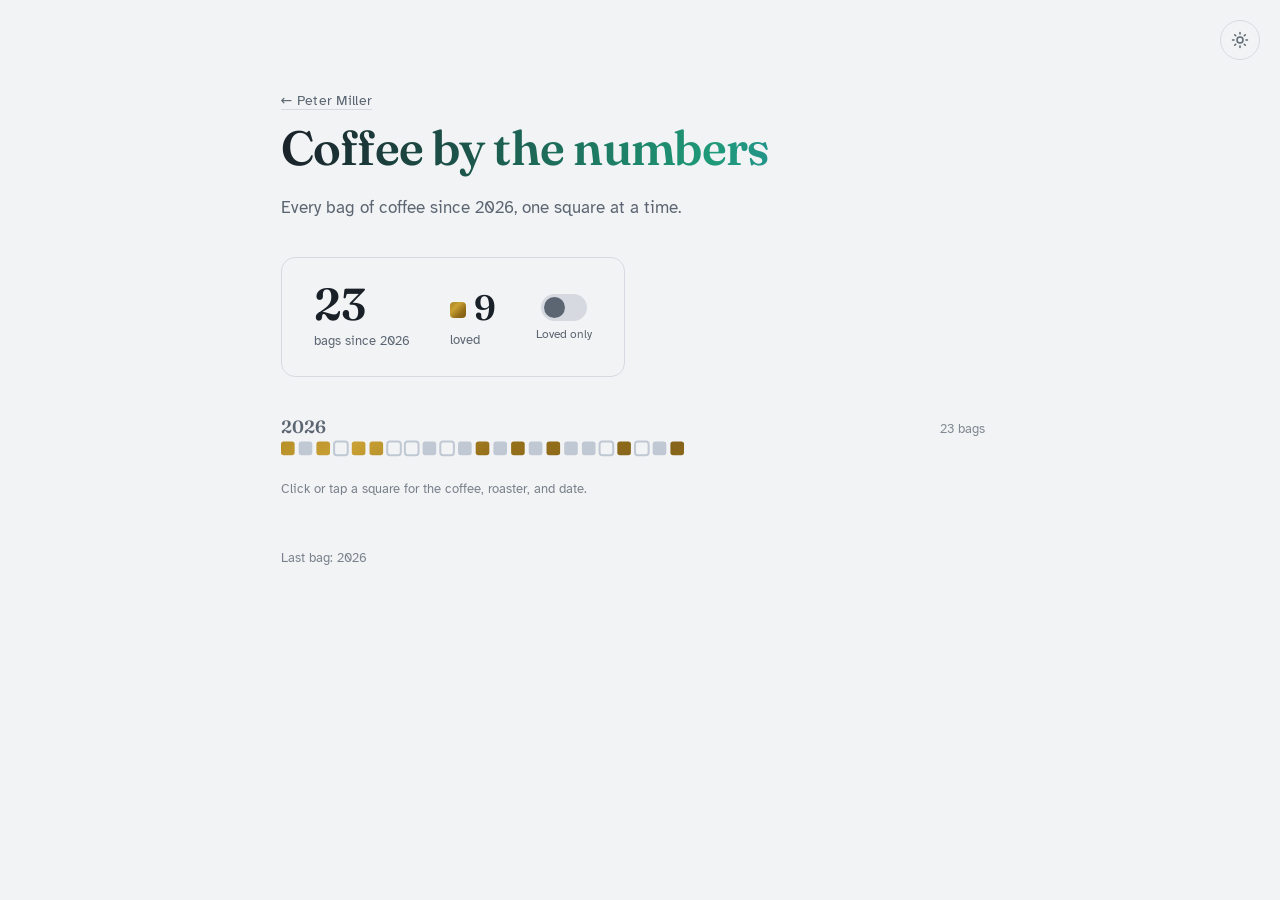
==== coffee/index.html @ a1193219 "Coffee: rebuild as a /reading-style mosaic and add the first 23 bags Squares instead of bags: loved " ====
<!doctype html>
<html lang="en">
  <head>
    <meta charset="utf-8" />
    <meta name="viewport" content="width=device-width, initial-scale=1" />
    <title>Coffee — Peter Miller</title>
    <meta
      name="description"
      content="Every bag of coffee since 2026, one square at a time."
    />
    <meta property="og:type" content="website" />
    <meta property="og:site_name" content="Peter Miller" />
    <meta property="og:title" content="Coffee — Peter Miller" />
    <meta
      property="og:description"
      content="Every bag of coffee since 2026, one square at a time."
    />
    <meta property="og:url" content="https://www.peterhmiller.com/coffee/" />
    <meta property="og:image" content="https://www.peterhmiller.com/og.png" />
    <meta property="og:image:width" content="1200" />
    <meta property="og:image:height" content="630" />
    <meta
      property="og:image:alt"
      content="Peter Miller, software engineer in Washington, DC."
    />
    <meta name="twitter:card" content="summary_large_image" />
    <link rel="icon" href="/favicon.svg" type="image/svg+xml" />
    <link rel="icon" href="/favicon.ico" sizes="32x32" />
    <link rel="apple-touch-icon" href="/apple-touch-icon.png" />
    <link rel="preconnect" href="https://fonts.googleapis.com" />
    <link rel="preconnect" href="https://fonts.gstatic.com" crossorigin />
    <link
      href="https://fonts.googleapis.com/css2?family=Fraunces:opsz,wght@9..144,500;9..144,600&family=Atkinson+Hyperlegible:wght@400;700&display=swap"
      rel="stylesheet"
    />
    <style>
      :root {
        --ink: #0f1218;
        --paper: #e9ebee;
        --muted: #8f98a3;
        --hairline: #232a34;
        --jade: #4cc8a3;
        --sky: #5aa8e8;
        --indigo: #7b83ea;
        --violet: #a982e3;
        --sheen-edge: var(--paper);

        /* the same palette as /reading: one flat slate for an ok bag, the metal
           ramp for a loved one, and a hollow slate outline for a nope.
           The ramp is bright at its peak -- on the dark ink those highlights
           read as light catching a surface. Its floor stays high on purpose:
           the variation is decorative, so no square should look dim enough to
           suggest it is somehow *less* of a five-star than its neighbour. */
        --book: #3f4d60;
        --metal-1: #a8822f;
        --metal-2: #dcb468;
        --metal-3: #f6e4b2;
        --metal-4: #cfa147;
        --metal-5: #b28f3c;
        --metal-flat: #d4a24c;
      }

      [data-theme='light'] {
        --ink: #f2f3f5;
        --paper: #1a2028;
        --muted: #5c6672;
        --hairline: #d6dae0;
        --jade: #1f9a78;
        --sky: #2f7fc4;
        --indigo: #5560cf;
        --violet: #7e58c4;
        --sheen-edge: #1a2028;

        /* Light mode inverts the problem. A metal's bright specular highlight
           is invisible on paper, so here the ramp lives in a narrow mid-dark
           band and gets its metallic quality from saturation shifts instead.
           The neutral is lightened so five stars separate by value as well as
           hue -- hue alone would fail for colourblind readers. */
        --book: #c0c9d3;
        --metal-1: #7a5a12;
        --metal-2: #a8801f;
        --metal-3: #c9a134;
        --metal-4: #96701a;
        --metal-5: #86641a;
        --metal-flat: #96701a;
      }

      * {
        box-sizing: border-box;
        margin: 0;
        padding: 0;
      }

      html {
        height: 100%;
        /* reserve the scrollbar gutter on every page: the landing page does not
           scroll and this one does, so without this the centred content and the
           fixed toggle shift sideways by the scrollbar width on navigation */
        scrollbar-gutter: stable;
      }

      body {
        min-height: 100%;
        display: grid;
        justify-items: center;
        align-content: start;
        background: var(--ink);
        color: var(--paper);
        font-family: 'Atkinson Hyperlegible', system-ui, sans-serif;
        font-size: 1.0625rem;
        line-height: 1.6;
        padding: clamp(3rem, 10vh, 6rem) 1.5rem 4rem;
        transition:
          background 240ms ease,
          color 240ms ease;
      }

      main {
        width: 100%;
        max-width: 44rem;
      }

      /* --- Cross-document view transitions ---
         Same-origin navigations cross-fade instead of hard-cutting. Requires
         http(s) (not file://) and is Chrome/Safari-only today; unsupported
         browsers just navigate instantly, so this is purely additive. */
      @view-transition {
        navigation: auto;
      }

      @media (prefers-reduced-motion: reduce) {
        @view-transition {
          navigation: none;
        }
      }

      .eyebrow {
        color: var(--muted);
        font-size: 0.875rem;
        letter-spacing: 0.02em;
      }

      .eyebrow a {
        color: var(--muted);
        text-decoration: none;
        border-bottom: 1px solid var(--hairline);
      }

      .eyebrow a:hover,
      .eyebrow a:focus-visible {
        color: var(--paper);
      }

      h1 {
        font-family: 'Fraunces', serif;
        font-weight: 600;
        font-size: clamp(2.2rem, 7vw, 3rem);
        letter-spacing: -0.015em;
        line-height: 1.2;
        padding-bottom: 0.12em; /* room for descenders under background-clip: text */
        margin-top: 0.4rem;
        background: linear-gradient(
          100deg,
          var(--sheen-edge) 0%,
          var(--jade) 28%,
          var(--sky) 44%,
          var(--indigo) 60%,
          var(--violet) 76%,
          var(--sheen-edge) 100%
        );
        background-size: 220% 100%;
        background-position: 0% 0;
        -webkit-background-clip: text;
        background-clip: text;
        color: transparent;
        animation: sheen 14s ease-in-out infinite alternate;
      }

      @keyframes sheen {
        from { background-position: 0% 0; }
        to { background-position: 100% 0; }
      }

      @media (prefers-reduced-motion: reduce) {
        h1 { animation: none; background-position: 50% 0; }
      }

      .lede {
        margin-top: 0.75rem;
        color: var(--muted);
        max-width: 42rem;
      }

      /* --- summary card --- */
      .summary-card {
        margin-top: 2.25rem;
        border: 1px solid var(--hairline);
        border-radius: 14px;
        padding: 1.5rem 2rem;
        width: fit-content;
        max-width: 100%;
      }
      .summary-primary {
        display: flex;
        flex-wrap: wrap;
        gap: 2.5rem;
        align-items: baseline;
      }
      .stat .num {
        font-family: 'Fraunces', serif;
        font-weight: 600;
        font-size: 2.2rem;
        line-height: 1;
      }
      .stat .lbl {
        color: var(--muted);
        font-size: 0.8rem;
        margin-top: 0.25rem;
      }
      .summary-primary .stat:first-child .num {
        font-size: 2.8rem;
      }
      .num .dot {
        display: inline-block;
        width: 16px;
        height: 16px;
        border-radius: 4px;
        margin-right: 0.5rem;
        vertical-align: 0.06em;
        background: linear-gradient(
          135deg,
          var(--metal-2),
          var(--metal-3),
          var(--metal-4),
          var(--metal-1)
        );
      }

      /* --- the mosaic --- */
      .hero {
        margin-top: 2.25rem;
      }
      svg.mosaic {
        display: block;
        width: 100%;
        height: auto;
        overflow: visible;
      }
      svg.narrow { display: none; }

      .mosaic .yr {
        font-family: 'Fraunces', serif;
        font-weight: 600;
        font-size: 13px;
        fill: var(--muted);
      }
      .mosaic .yn {
        font-family: 'Atkinson Hyperlegible', sans-serif;
        font-size: 9.5px;
        fill: var(--muted);
        opacity: 0.75;
      }

      .mosaic .b {
        fill: var(--book);
        cursor: pointer;
      }
      .mosaic .loved {
        fill: url(#metal);
      }
      /* a nope is a hollow outline: set apart from ok by shape, not hue, so it
         survives 10px and colourblind eyes, and it stays quiet. The fill is
         transparent rather than none so the whole square is still clickable,
         and the 1px inset stroke keeps it the same size as its neighbours. */
      .mosaic .nope {
        fill: transparent;
        stroke: var(--book);
        stroke-width: 1.5;
      }

      /* Hover previews the target, .sel marks the square whose bag is showing.
         --paper inverts with the theme, so the outline reads against both the
         slate and the gold. The stroke is centred on the edge, so half of it
         sits in the 3px gutter and never touches a neighbour. */
      .mosaic .b:hover,
      .mosaic .b.sel {
        stroke: var(--paper);
        stroke-width: 1.5;
      }

      /* Under reduced motion, skip the drifting gradient entirely and use one
         flat metal tone -- SMIL animation cannot be paused from CSS. */
      @media (prefers-reduced-motion: reduce) {
        .mosaic .loved { fill: var(--metal-flat); }
      }

      footer {
        margin-top: 3rem;
        color: var(--muted);
        font-size: 0.8rem;
        opacity: 0.8;
      }

      .hint {
        margin-top: 1.1rem;
        color: var(--muted);
        font-size: 0.8rem;
        opacity: 0.8;
      }

      /* --- readout: a bar pinned to the bottom, at every width. Selecting a
             square is the one way to read a bag off the mosaic, so the same
             treatment runs on desktop and touch alike. --- */
      .readout {
        display: none;
        position: fixed;
        left: 0;
        right: 0;
        bottom: 0;
        z-index: 10;
        background: var(--ink);
        border-top: 1px solid var(--hairline);
        color: var(--paper);
        font-size: 0.85rem;
        line-height: 1.45;
        padding: 0.85rem 1.25rem;
        padding-bottom: calc(0.85rem + env(safe-area-inset-bottom));
      }
      .readout.show {
        display: flex;
        justify-content: center;
      }
      /* keep the text lined up with the page's own column instead of the
         far-left edge of a wide bar */
      .readout > span {
        width: 100%;
        max-width: 44rem;
      }
      /* nothing is hidden behind the fixed bar */
      body:has(.readout.show) { padding-bottom: 7rem; }
      /* the readout describes a square in the mosaic, so it goes away with it */
      body:has(#loved:target) .readout { display: none; }

      /* --- view switch: an iOS-style toggle --- */
      .switchwrap {
        position: relative;
        display: inline-grid;
        justify-items: center;
        gap: 0.4rem;
        margin-left: auto; /* pushes it to the far edge of the card */
        align-self: center;
      }
      .switchtrack {
        width: 46px;
        height: 27px;
        border-radius: 999px;
        background: var(--hairline);
        position: relative;
        transition: background 220ms ease;
      }
      .knob {
        position: absolute;
        top: 3px;
        left: 3px;
        width: 21px;
        height: 21px;
        border-radius: 50%;
        background: var(--muted);
        transition:
          transform 220ms cubic-bezier(0.4, 0, 0.2, 1),
          background 220ms ease;
      }
      .switchlbl {
        font-size: 0.75rem;
        line-height: 1;
        color: var(--muted);
        white-space: nowrap;
        transition: color 200ms ease;
      }

      /* the whole wrap is clickable, label included; only one anchor shows */
      .hit {
        position: absolute;
        inset: -4px;
        border-radius: 10px;
      }
      .to-mosaic { display: none; }
      .hit:focus-visible {
        outline: 2px solid var(--indigo);
        outline-offset: 2px;
      }

      /* "on" state. The knob takes --ink, which is the page background and so
         is always the opposite of the gold it sits on, in either theme. */
      body:has(#loved:target) .switchtrack {
        background: var(--metal-flat);
      }
      body:has(#loved:target) .knob {
        transform: translateX(19px);
        background: var(--ink);
      }
      body:has(#loved:target) .switchlbl { color: var(--paper); }
      body:has(#loved:target) .to-list { display: none; }
      body:has(#loved:target) .to-mosaic { display: block; }

      @media (prefers-reduced-motion: reduce) {
        .knob,
        .switchtrack,
        .switchlbl { transition: none; }
      }

      /* --- five-star list view --- */
      .list-view {
        display: none;
        margin-top: 2.25rem;
        /* Jumping to #loved would scroll the list to the top of the
           viewport, taking the switch with it and leaving no way back. An
           oversized scroll margin puts the target above the document start, so
           the browser clamps to the top and nothing moves -- while the URL stays
           shareable. */
        scroll-margin-top: 100vh;
      }
      body:has(#loved:target) .hero { display: none; }
      body:has(#loved:target) .list-view { display: block; }
      .ygroup + .ygroup { margin-top: 2rem; }
      .ygroup h2 {
        font-family: 'Fraunces', serif;
        font-weight: 600;
        font-size: 1.15rem;
        color: var(--muted);
        display: flex;
        align-items: baseline;
        gap: 0.6rem;
        padding-bottom: 0.5rem;
        border-bottom: 1px solid var(--hairline);
      }
      .ygroup h2 .yn {
        font-family: 'Atkinson Hyperlegible', sans-serif;
        font-size: 0.75rem;
        font-weight: 400;
        margin-left: auto;
        opacity: 0.75;
      }
      .ygroup ul {
        list-style: none;
        margin-top: 0.85rem;
        display: grid;
        gap: 0.9rem;
      }
      .ygroup li {
        display: grid;
        grid-template-columns: 11px 1fr auto;
        gap: 0.7rem;
        align-items: baseline;
        font-size: 0.95rem;
        line-height: 1.4;
      }
      /* title on its own line, author beneath it */
      .ygroup .t,
      .ygroup .a { display: block; }
      .ygroup .bullet {
        width: 11px;
        height: 11px;
        border-radius: 3px;
        /* the SVG gradient cannot be reused in HTML, so this is the same ramp
           expressed as a CSS gradient -- matching the legend and card dot */
        background: linear-gradient(
          135deg,
          var(--metal-2),
          var(--metal-3),
          var(--metal-4),
          var(--metal-1)
        );
        transform: translateY(0.1em);
      }
      .ygroup .a {
        color: var(--muted);
        font-size: 0.85rem;
        margin-top: 0.15rem;
      }
      .ygroup .n { font-style: italic; }
      .readout .notes {
        display: block;
        color: var(--muted);
      }
      .ygroup .m {
        color: var(--muted);
        font-size: 0.75rem;
        white-space: nowrap;
        opacity: 0.7;
      }

      /* --- narrow screens: fewer books per row so squares stay legible --- */
      @media (max-width: 600px) {
        .summary-card { width: 100%; }
        .summary-primary {
          justify-content: center;
          text-align: center;
          gap: 1.25rem 2.5rem;
        }
        /* the total gets its own row, the other stat shares the next one --
           without this they wrap lopsided */
        .summary-primary .stat:first-child { flex-basis: 100%; }
        /* the switch drops to its own centred row rather than hugging an edge */
        .switchwrap {
          margin-left: 0;
          justify-self: center;
        }
        svg.wide { display: none; }
        svg.narrow { display: block; }
      }

      /* --- theme toggle (same as index) --- */
      #theme-toggle {
        position: fixed;
        top: 1.25rem;
        right: 1.25rem;
        width: 2.5rem;
        height: 2.5rem;
        view-transition-name: theme-toggle; /* stays put across navigations */
        display: grid;
        place-items: center;
        background: transparent;
        border: 1px solid var(--hairline);
        border-radius: 50%;
        color: var(--muted);
        cursor: pointer;
        transition:
          color 160ms ease,
          border-color 160ms ease;
      }
      #theme-toggle:hover,
      #theme-toggle:focus-visible {
        color: var(--paper);
        border-color: var(--muted);
      }
      #theme-toggle:focus-visible {
        outline: 2px solid var(--indigo);
        outline-offset: 3px;
      }
      #theme-toggle svg { width: 1.125rem; height: 1.125rem; }
      #theme-toggle .sun { display: none; }
      #theme-toggle .moon { display: block; }
      [data-theme='light'] #theme-toggle .sun { display: block; }
      [data-theme='light'] #theme-toggle .moon { display: none; }
    </style>
    <script>
      /* Runs before first paint so the stored theme is already applied when
         the page renders -- otherwise light-mode visitors see a flash of the
         default dark palette on every navigation. */
      ;(function () {
        var theme = null
        try {
          theme = localStorage.getItem('theme')
        } catch (e) {
          /* no persistence available */
        }
        if (!theme) {
          theme = window.matchMedia('(prefers-color-scheme: light)').matches
            ? 'light'
            : 'dark'
        }
        if (theme === 'light') {
          document.documentElement.setAttribute('data-theme', 'light')
        }
      })()
    </script>
  </head>
  <body>
    <button id="theme-toggle" type="button" aria-label="Switch to light mode">
      <svg class="sun" viewBox="0 0 24 24" fill="none" stroke="currentColor" stroke-width="2" stroke-linecap="round" aria-hidden="true">
        <circle cx="12" cy="12" r="4" />
        <path d="M12 2v2M12 20v2M4.9 4.9l1.4 1.4M17.7 17.7l1.4 1.4M2 12h2M20 12h2M4.9 19.1l1.4-1.4M17.7 6.3l1.4-1.4" />
      </svg>
      <svg class="moon" viewBox="0 0 24 24" fill="none" stroke="currentColor" stroke-width="2" stroke-linecap="round" stroke-linejoin="round" aria-hidden="true">
        <path d="M21 12.8A9 9 0 1 1 11.2 3a7 7 0 0 0 9.8 9.8z" />
      </svg>
    </button>

    <!-- One shared metal ramp, referenced by both layouts. userSpaceOnUse means
         each square samples the ramp at its own coordinates, so squares in
         different years catch different highlights; reflect tiles it down the
         page; the drift makes it read as metal rather than flat yellow. -->
    <svg width="0" height="0" aria-hidden="true" style="position:absolute">
      <defs>
        <linearGradient id="metal" gradientUnits="userSpaceOnUse"
          spreadMethod="reflect" x1="0" y1="0" x2="230" y2="290">
          <stop offset="0%" stop-color="var(--metal-1)" />
          <stop offset="22%" stop-color="var(--metal-2)" />
          <stop offset="40%" stop-color="var(--metal-3)" />
          <stop offset="58%" stop-color="var(--metal-4)" />
          <stop offset="80%" stop-color="var(--metal-5)" />
          <stop offset="100%" stop-color="var(--metal-2)" />
          <animateTransform attributeName="gradientTransform" type="translate"
            values="-230 0;230 0;-230 0" dur="20s" repeatCount="indefinite" />
        </linearGradient>
      </defs>
    </svg>

    <main>
      <p class="eyebrow"><a href="/">&larr; Peter Miller</a></p>
      <h1>Coffee by the numbers</h1>
      <p class="lede">
        Every bag of coffee since 2026, one square at a time.
      </p>

      <div class="summary-card">
        <div class="summary-primary">
          <div class="stat"><div class="num">23</div><div class="lbl">bags since 2026</div></div>
          <div class="stat"><div class="num"><span class="dot"></span>9</div><div class="lbl">loved</div></div>

          <!-- CSS-only view switch, driven by the URL fragment so the loved
               view is linkable as /coffee/#loved. The track and knob are
               a single element that animates via `body:has(#loved:target)`;
               the two anchors are invisible hit areas layered over it, one of
               which is hidden at any time. (A checkbox would animate the same
               way but could not be linked to, and would disagree with the hash
               if someone arrived on one.) -->
          <div class="switchwrap">
            <span class="switchtrack" aria-hidden="true"
              ><span class="knob"></span
            ></span>
            <span class="switchlbl">Loved only</span>
            <a class="hit to-list" href="#loved"
              aria-label="Show only loved bags"></a>
            <a class="hit to-mosaic" href="#"
              aria-label="Show all bags"></a>
          </div>
        </div>
      </div>

      <section class="hero" aria-label="Coffee mosaic">
        <svg class="mosaic wide" viewBox="0 0 517 36" role="img" preserveAspectRatio="xMinYMin meet" aria-label="One square per bag of coffee, grouped by year from 2026 at the top down to 2026. Loved bags are picked out in metallic gold; bags that missed are hollow outlines. Select any square for the coffee, roaster, and date."><text class="yr" x="0" y="15">2026</text><text class="yn" x="517" y="15" text-anchor="end">23 bags</text><rect class="b loved" x="0" y="21" width="10" height="10" rx="2" data-b="Decaf El Vergel Pink Bourbon — Equator Coffees · 2026 · loved · decaf"/><rect class="b" x="13" y="21" width="10" height="10" rx="2" data-b="Ole — Immigrant Culture · 2026"/><rect class="b loved" x="26" y="21" width="10" height="10" rx="2" data-b="Spring Blend — Ceremony · 2026 · loved"/><rect class="b nope" x="39" y="21" width="10" height="10" rx="2" data-b="Fluffy Pillows — Proud Mary · 2026 · nope · decaf"/><rect class="b loved" x="52" y="21" width="10" height="10" rx="2" data-b="Climate Project — Ceremony · 2026 · loved"/><rect class="b loved" x="65" y="21" width="10" height="10" rx="2" data-b="Geisha Chocosombra — Gravel &amp; Grind · 2026 · loved"/><rect class="b nope" x="78" y="21" width="10" height="10" rx="2" data-b="Decaf Honduran — Dublin Roasters · 2026 · nope · decaf"/><rect class="b nope" x="91" y="21" width="10" height="10" rx="2" data-b="Shaitani — Ghost · 2026 · nope"/><rect class="b" x="104" y="21" width="10" height="10" rx="2" data-b="Thesis — Ceremony · 2026"/><rect class="b nope" x="117" y="21" width="10" height="10" rx="2" data-b="La Jarjacha — Ghost · 2026 · nope"/><rect class="b" x="130" y="21" width="10" height="10" rx="2" data-b="Decaf Monkaaba — Ilse · 2026 · decaf"/><rect class="b loved" x="143" y="21" width="10" height="10" rx="2" data-b="Summer Blend — Ceremony · 2026 · loved"/><rect class="b" x="156" y="21" width="10" height="10" rx="2" data-b="El Nevado Decaf — Hex Coffee · 2026 · decaf"/><rect class="b loved" x="169" y="21" width="10" height="10" rx="2" data-b="Finca El Sendero — Commonplace Coffee · 2026 · loved"/><rect class="b" x="182" y="21" width="10" height="10" rx="2" data-b="Mason Bday Gesha Trio — Luminous · 2026"/><rect class="b loved" x="195" y="21" width="10" height="10" rx="2" data-b="Ethiopia Yirgacheffe Chelbesa — Ceremony · 2026 · loved"/><rect class="b" x="208" y="21" width="10" height="10" rx="2" data-b="Edinson Argote — Reprise Coffee Roasters · 2026"/><rect class="b" x="221" y="21" width="10" height="10" rx="2" data-b="Long Play — Verve Coffee · 2026 · decaf"/><rect class="b nope" x="234" y="21" width="10" height="10" rx="2" data-b="Warm &amp; Fuzzy — Proud Mary · 2026 · nope"/><rect class="b loved" x="247" y="21" width="10" height="10" rx="2" data-b="El Injerto Gesha — Equator Coffees · 2026 · loved"/><rect class="b nope" x="260" y="21" width="10" height="10" rx="2" data-b="Pink Bourbon Colombia — Luminous · 2026 · nope"/><rect class="b" x="273" y="21" width="10" height="10" rx="2" data-b="Halo Beriti — SQ1 Coffee Roasters · 2026"/><rect class="b loved" x="286" y="21" width="10" height="10" rx="2" data-b="Destroyer — Ceremony · 2026 · loved"/></svg>
        <svg class="mosaic narrow" viewBox="0 0 309 36" role="img" preserveAspectRatio="xMinYMin meet" aria-label="One square per bag of coffee, grouped by year from 2026 at the top down to 2026. Loved bags are picked out in metallic gold; bags that missed are hollow outlines. Select any square for the coffee, roaster, and date."><text class="yr" x="0" y="15">2026</text><text class="yn" x="309" y="15" text-anchor="end">23 bags</text><rect class="b loved" x="0" y="21" width="10" height="10" rx="2"/><rect class="b" x="13" y="21" width="10" height="10" rx="2"/><rect class="b loved" x="26" y="21" width="10" height="10" rx="2"/><rect class="b nope" x="39" y="21" width="10" height="10" rx="2"/><rect class="b loved" x="52" y="21" width="10" height="10" rx="2"/><rect class="b loved" x="65" y="21" width="10" height="10" rx="2"/><rect class="b nope" x="78" y="21" width="10" height="10" rx="2"/><rect class="b nope" x="91" y="21" width="10" height="10" rx="2"/><rect class="b" x="104" y="21" width="10" height="10" rx="2"/><rect class="b nope" x="117" y="21" width="10" height="10" rx="2"/><rect class="b" x="130" y="21" width="10" height="10" rx="2"/><rect class="b loved" x="143" y="21" width="10" height="10" rx="2"/><rect class="b" x="156" y="21" width="10" height="10" rx="2"/><rect class="b loved" x="169" y="21" width="10" height="10" rx="2"/><rect class="b" x="182" y="21" width="10" height="10" rx="2"/><rect class="b loved" x="195" y="21" width="10" height="10" rx="2"/><rect class="b" x="208" y="21" width="10" height="10" rx="2"/><rect class="b" x="221" y="21" width="10" height="10" rx="2"/><rect class="b nope" x="234" y="21" width="10" height="10" rx="2"/><rect class="b loved" x="247" y="21" width="10" height="10" rx="2"/><rect class="b nope" x="260" y="21" width="10" height="10" rx="2"/><rect class="b" x="273" y="21" width="10" height="10" rx="2"/><rect class="b loved" x="286" y="21" width="10" height="10" rx="2"/></svg>
        <p class="hint">Click or tap a square for the coffee, roaster, and date.</p>
      </section>

      <!-- Readout bar. Selecting a square prints its bag here, on desktop and
           touch alike; hidden until something is selected. -->
      <p class="readout" id="readout" role="status" aria-live="polite">
        <span><span id="readout-text"></span><span class="notes" id="readout-notes"></span></span>
      </p>

      <section class="list-view" id="loved" aria-label="Loved bags by year">
        <div class="ygroup"><h2>2026<span class="yn">9 of 23 bags</span></h2><ul><li><span class="bullet" aria-hidden="true"></span><span class="txt"><span class="t">Decaf El Vergel Pink Bourbon</span><span class="a">Equator Coffees · decaf</span></span><span class="m"></span></li><li><span class="bullet" aria-hidden="true"></span><span class="txt"><span class="t">Spring Blend</span><span class="a">Ceremony</span></span><span class="m"></span></li><li><span class="bullet" aria-hidden="true"></span><span class="txt"><span class="t">Climate Project</span><span class="a">Ceremony</span></span><span class="m"></span></li><li><span class="bullet" aria-hidden="true"></span><span class="txt"><span class="t">Geisha Chocosombra</span><span class="a">Gravel &amp; Grind</span></span><span class="m"></span></li><li><span class="bullet" aria-hidden="true"></span><span class="txt"><span class="t">Summer Blend</span><span class="a">Ceremony</span></span><span class="m"></span></li><li><span class="bullet" aria-hidden="true"></span><span class="txt"><span class="t">Finca El Sendero</span><span class="a">Commonplace Coffee</span></span><span class="m"></span></li><li><span class="bullet" aria-hidden="true"></span><span class="txt"><span class="t">Ethiopia Yirgacheffe Chelbesa</span><span class="a">Ceremony</span></span><span class="m"></span></li><li><span class="bullet" aria-hidden="true"></span><span class="txt"><span class="t">El Injerto Gesha</span><span class="a">Equator Coffees</span></span><span class="m"></span></li><li><span class="bullet" aria-hidden="true"></span><span class="txt"><span class="t">Destroyer</span><span class="a">Ceremony</span></span><span class="m"></span></li></ul></div>
      </section>

      <footer>Last bag: 2026</footer>
    </main>

    <script>
      /* The theme itself is applied by the inline script in <head>; this only
         wires up the toggle. */
      ;(function () {
        var root = document.documentElement
        var btn = document.getElementById('theme-toggle')
        function isLight() { return root.getAttribute('data-theme') === 'light' }
        function label() {
          btn.setAttribute(
            'aria-label',
            isLight() ? 'Switch to dark mode' : 'Switch to light mode'
          )
        }
        label()
        btn.addEventListener('click', function () {
          var next = isLight() ? 'dark' : 'light'
          if (next === 'light') {
            root.setAttribute('data-theme', 'light')
          } else {
            root.removeAttribute('data-theme')
          }
          try { localStorage.setItem('theme', next) } catch (e) {}
          label()
        })
      })()

      /* Readout. Selecting a square prints its bag into the bar at the bottom
         -- the same interaction on desktop and touch, rather than a native
         hover tooltip the phone could never reach.

         Only the wide layout carries data-b (and data-n) labels. Both layouts
         emit the same bags in the same order, so a narrow square is looked up
         in the (hidden but present) wide layout at the same index. */
      ;(function () {
        var wide = document.querySelector('svg.wide')
        var narrow = document.querySelector('svg.narrow')
        var out = document.getElementById('readout')
        var text = document.getElementById('readout-text')
        var notes = document.getElementById('readout-notes')
        if (!wide || !out || !text) return

        var wideRects = wide.getElementsByTagName('rect')
        var selected = null

        function clear() {
          if (selected) selected.classList.remove('sel')
          selected = null
          out.classList.remove('show')
          text.textContent = ''
          notes.textContent = ''
        }

        /* the wide square holding this bag's labels */
        function labelled(rect, svg) {
          if (rect.hasAttribute('data-b')) return rect
          var i = Array.prototype.indexOf.call(svg.getElementsByTagName('rect'), rect)
          return wideRects[i] || null
        }

        function wire(svg) {
          if (!svg) return
          svg.addEventListener('click', function (e) {
            var rect = e.target.closest ? e.target.closest('rect') : null
            if (!rect) return clear() // clicking the gutter dismisses

            var src = labelled(rect, svg)
            if (!src) return clear()

            if (selected) selected.classList.remove('sel')
            rect.classList.add('sel')
            selected = rect
            text.textContent = src.getAttribute('data-b')
            notes.textContent = src.getAttribute('data-n') || ''
            out.classList.add('show')
          })
        }

        wire(wide)
        wire(narrow)

        document.addEventListener('keydown', function (e) {
          if (e.key === 'Escape') clear()
        })
      })()
    </script>
  </body>
</html>
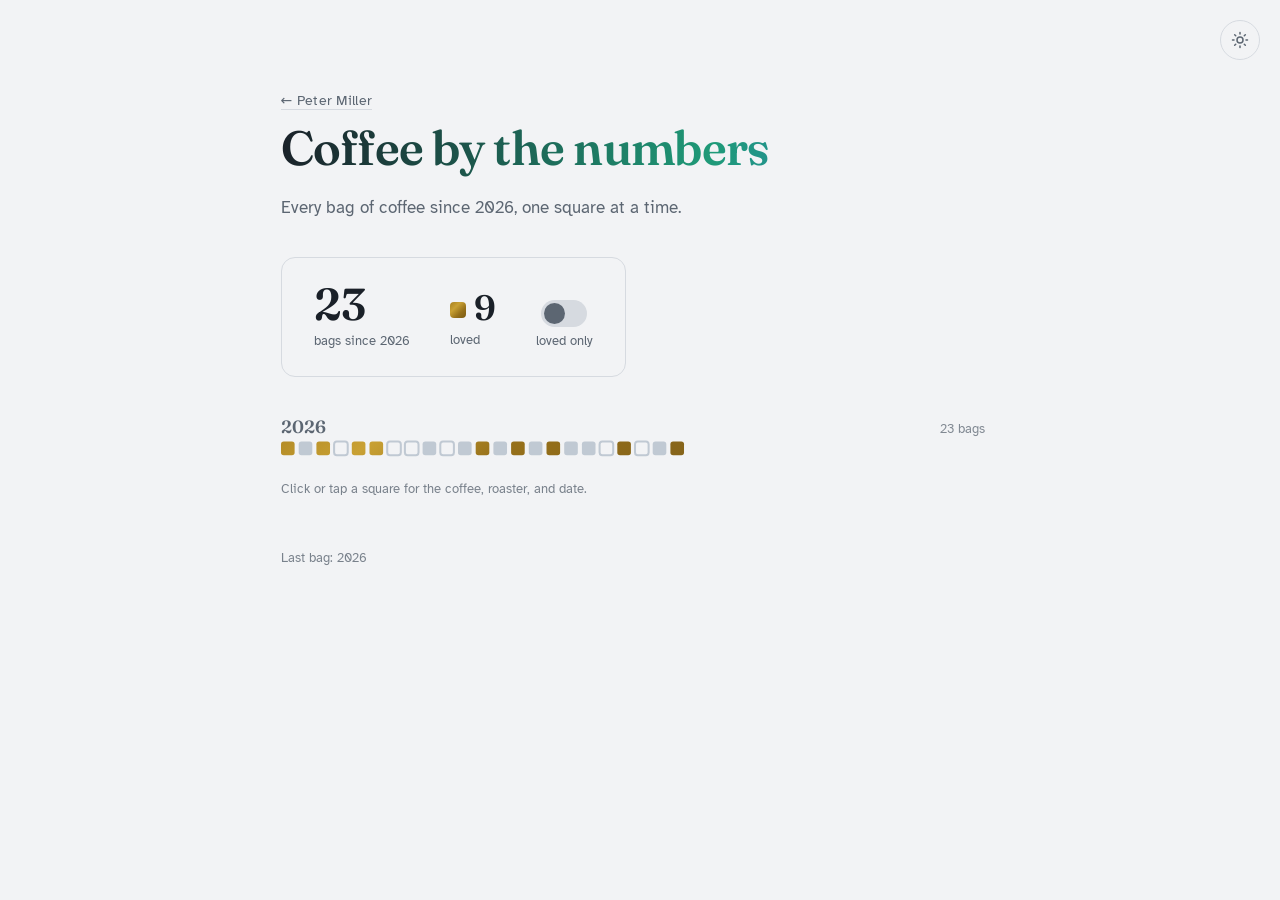
==== commit b9727e9f: "Align the filter switch's label with the stat labels; lowercase it The label now matches a stat's .l" ====
--- a/coffee/index.html
+++ b/coffee/index.html
@@ -346,9 +346,10 @@
         position: relative;
         display: inline-grid;
         justify-items: center;
-        gap: 0.4rem;
+        gap: 0.25rem; /* the same gap as a stat's number and label */
         margin-left: auto; /* pushes it to the far edge of the card */
-        align-self: center;
+        /* bottom-aligned, so its label shares a line with the stats' labels */
+        align-self: end;
       }
       .switchtrack {
         width: 46px;
@@ -370,12 +371,12 @@
           transform 220ms cubic-bezier(0.4, 0, 0.2, 1),
           background 220ms ease;
       }
+      /* styled exactly like a stat's label, and it stays muted when on: the
+         gold track already says so */
       .switchlbl {
-        font-size: 0.75rem;
-        line-height: 1;
+        font-size: 0.8rem;
         color: var(--muted);
         white-space: nowrap;
-        transition: color 200ms ease;
       }
 
       /* the whole wrap is clickable, label included; only one anchor shows */
@@ -399,14 +400,12 @@
         transform: translateX(19px);
         background: var(--ink);
       }
-      body:has(#loved:target) .switchlbl { color: var(--paper); }
       body:has(#loved:target) .to-list { display: none; }
       body:has(#loved:target) .to-mosaic { display: block; }
 
       @media (prefers-reduced-motion: reduce) {
         .knob,
-        .switchtrack,
-        .switchlbl { transition: none; }
+        .switchtrack { transition: none; }
       }
 
       /* --- five-star list view --- */
@@ -620,7 +619,7 @@
             <span class="switchtrack" aria-hidden="true"
               ><span class="knob"></span
             ></span>
-            <span class="switchlbl">Loved only</span>
+            <span class="switchlbl">loved only</span>
             <a class="hit to-list" href="#loved"
               aria-label="Show only loved bags"></a>
             <a class="hit to-mosaic" href="#"
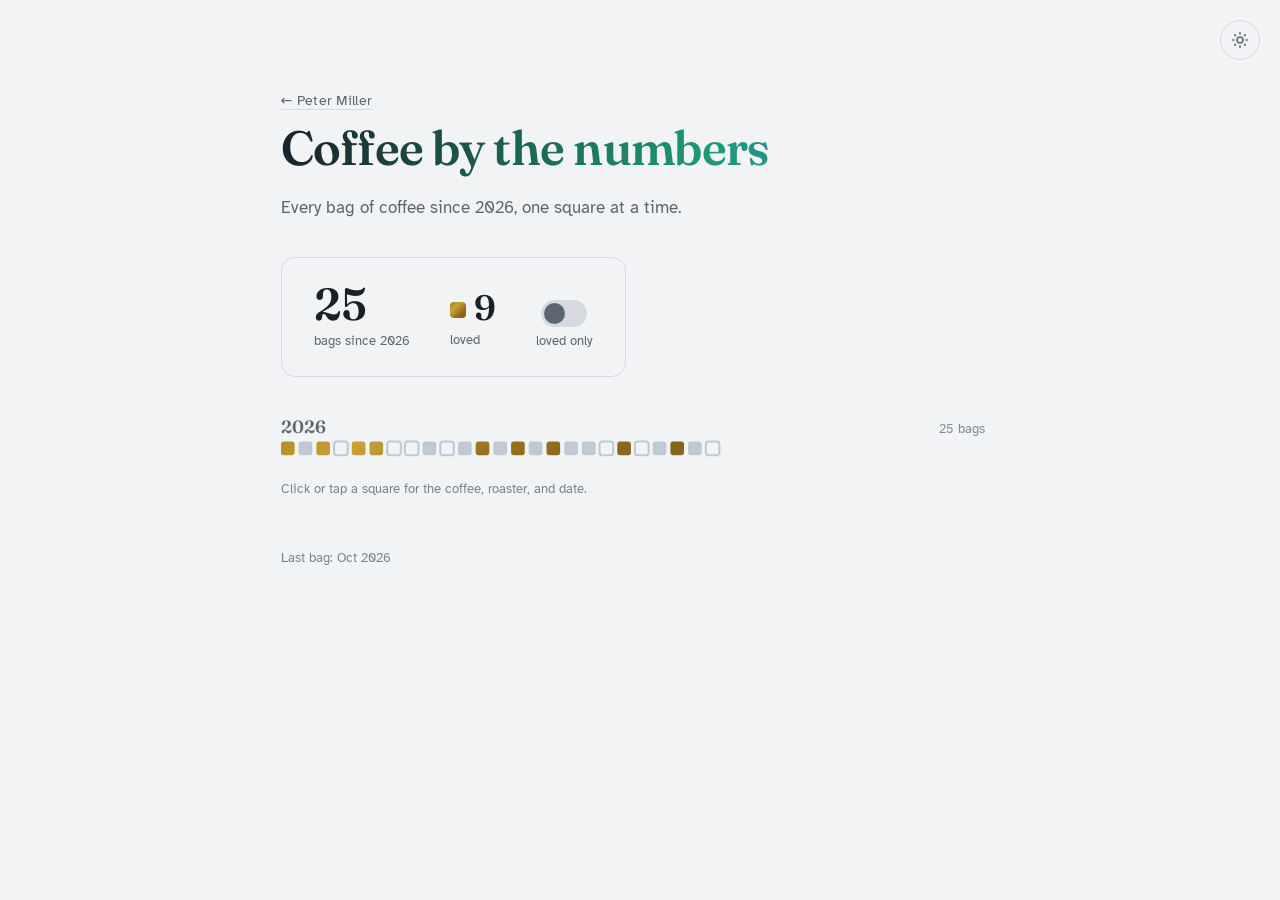
==== commit 1d58ab1b: "Add 2 coffee bags from October 2026 Queued from Site Inbox.  Co-Authored-By: Claude Opus 5.5 (1M con" ====
--- a/coffee/index.html
+++ b/coffee/index.html
@@ -605,7 +605,7 @@
 
       <div class="summary-card">
         <div class="summary-primary">
-          <div class="stat"><div class="num">23</div><div class="lbl">bags since 2026</div></div>
+          <div class="stat"><div class="num">25</div><div class="lbl">bags since 2026</div></div>
           <div class="stat"><div class="num"><span class="dot"></span>9</div><div class="lbl">loved</div></div>
 
           <!-- CSS-only view switch, driven by the URL fragment so the loved
@@ -629,8 +629,8 @@
       </div>
 
       <section class="hero" aria-label="Coffee mosaic">
-        <svg class="mosaic wide" viewBox="0 0 517 36" role="img" preserveAspectRatio="xMinYMin meet" aria-label="One square per bag of coffee, grouped by year from 2026 at the top down to 2026. Loved bags are picked out in metallic gold; bags that missed are hollow outlines. Select any square for the coffee, roaster, and date."><text class="yr" x="0" y="15">2026</text><text class="yn" x="517" y="15" text-anchor="end">23 bags</text><rect class="b loved" x="0" y="21" width="10" height="10" rx="2" data-b="Decaf El Vergel Pink Bourbon — Equator Coffees · 2026 · loved · decaf"/><rect class="b" x="13" y="21" width="10" height="10" rx="2" data-b="Ole — Immigrant Culture · 2026"/><rect class="b loved" x="26" y="21" width="10" height="10" rx="2" data-b="Spring Blend — Ceremony · 2026 · loved"/><rect class="b nope" x="39" y="21" width="10" height="10" rx="2" data-b="Fluffy Pillows — Proud Mary · 2026 · nope · decaf"/><rect class="b loved" x="52" y="21" width="10" height="10" rx="2" data-b="Climate Project — Ceremony · 2026 · loved"/><rect class="b loved" x="65" y="21" width="10" height="10" rx="2" data-b="Geisha Chocosombra — Gravel &amp; Grind · 2026 · loved"/><rect class="b nope" x="78" y="21" width="10" height="10" rx="2" data-b="Decaf Honduran — Dublin Roasters · 2026 · nope · decaf"/><rect class="b nope" x="91" y="21" width="10" height="10" rx="2" data-b="Shaitani — Ghost · 2026 · nope"/><rect class="b" x="104" y="21" width="10" height="10" rx="2" data-b="Thesis — Ceremony · 2026"/><rect class="b nope" x="117" y="21" width="10" height="10" rx="2" data-b="La Jarjacha — Ghost · 2026 · nope"/><rect class="b" x="130" y="21" width="10" height="10" rx="2" data-b="Decaf Monkaaba — Ilse · 2026 · decaf"/><rect class="b loved" x="143" y="21" width="10" height="10" rx="2" data-b="Summer Blend — Ceremony · 2026 · loved"/><rect class="b" x="156" y="21" width="10" height="10" rx="2" data-b="El Nevado Decaf — Hex Coffee · 2026 · decaf"/><rect class="b loved" x="169" y="21" width="10" height="10" rx="2" data-b="Finca El Sendero — Commonplace Coffee · 2026 · loved"/><rect class="b" x="182" y="21" width="10" height="10" rx="2" data-b="Mason Bday Gesha Trio — Luminous · 2026"/><rect class="b loved" x="195" y="21" width="10" height="10" rx="2" data-b="Ethiopia Yirgacheffe Chelbesa — Ceremony · 2026 · loved"/><rect class="b" x="208" y="21" width="10" height="10" rx="2" data-b="Edinson Argote — Reprise Coffee Roasters · 2026"/><rect class="b" x="221" y="21" width="10" height="10" rx="2" data-b="Long Play — Verve Coffee · 2026 · decaf"/><rect class="b nope" x="234" y="21" width="10" height="10" rx="2" data-b="Warm &amp; Fuzzy — Proud Mary · 2026 · nope"/><rect class="b loved" x="247" y="21" width="10" height="10" rx="2" data-b="El Injerto Gesha — Equator Coffees · 2026 · loved"/><rect class="b nope" x="260" y="21" width="10" height="10" rx="2" data-b="Pink Bourbon Colombia — Luminous · 2026 · nope"/><rect class="b" x="273" y="21" width="10" height="10" rx="2" data-b="Halo Beriti — SQ1 Coffee Roasters · 2026"/><rect class="b loved" x="286" y="21" width="10" height="10" rx="2" data-b="Destroyer — Ceremony · 2026 · loved"/></svg>
-        <svg class="mosaic narrow" viewBox="0 0 309 36" role="img" preserveAspectRatio="xMinYMin meet" aria-label="One square per bag of coffee, grouped by year from 2026 at the top down to 2026. Loved bags are picked out in metallic gold; bags that missed are hollow outlines. Select any square for the coffee, roaster, and date."><text class="yr" x="0" y="15">2026</text><text class="yn" x="309" y="15" text-anchor="end">23 bags</text><rect class="b loved" x="0" y="21" width="10" height="10" rx="2"/><rect class="b" x="13" y="21" width="10" height="10" rx="2"/><rect class="b loved" x="26" y="21" width="10" height="10" rx="2"/><rect class="b nope" x="39" y="21" width="10" height="10" rx="2"/><rect class="b loved" x="52" y="21" width="10" height="10" rx="2"/><rect class="b loved" x="65" y="21" width="10" height="10" rx="2"/><rect class="b nope" x="78" y="21" width="10" height="10" rx="2"/><rect class="b nope" x="91" y="21" width="10" height="10" rx="2"/><rect class="b" x="104" y="21" width="10" height="10" rx="2"/><rect class="b nope" x="117" y="21" width="10" height="10" rx="2"/><rect class="b" x="130" y="21" width="10" height="10" rx="2"/><rect class="b loved" x="143" y="21" width="10" height="10" rx="2"/><rect class="b" x="156" y="21" width="10" height="10" rx="2"/><rect class="b loved" x="169" y="21" width="10" height="10" rx="2"/><rect class="b" x="182" y="21" width="10" height="10" rx="2"/><rect class="b loved" x="195" y="21" width="10" height="10" rx="2"/><rect class="b" x="208" y="21" width="10" height="10" rx="2"/><rect class="b" x="221" y="21" width="10" height="10" rx="2"/><rect class="b nope" x="234" y="21" width="10" height="10" rx="2"/><rect class="b loved" x="247" y="21" width="10" height="10" rx="2"/><rect class="b nope" x="260" y="21" width="10" height="10" rx="2"/><rect class="b" x="273" y="21" width="10" height="10" rx="2"/><rect class="b loved" x="286" y="21" width="10" height="10" rx="2"/></svg>
+        <svg class="mosaic wide" viewBox="0 0 517 36" role="img" preserveAspectRatio="xMinYMin meet" aria-label="One square per bag of coffee, grouped by year from 2026 at the top down to 2026. Loved bags are picked out in metallic gold; bags that missed are hollow outlines. Select any square for the coffee, roaster, and date."><text class="yr" x="0" y="15">2026</text><text class="yn" x="517" y="15" text-anchor="end">25 bags</text><rect class="b loved" x="0" y="21" width="10" height="10" rx="2" data-b="Decaf El Vergel Pink Bourbon — Equator Coffees · 2026 · loved · decaf"/><rect class="b" x="13" y="21" width="10" height="10" rx="2" data-b="Ole — Immigrant Culture · 2026"/><rect class="b loved" x="26" y="21" width="10" height="10" rx="2" data-b="Spring Blend — Ceremony · 2026 · loved"/><rect class="b nope" x="39" y="21" width="10" height="10" rx="2" data-b="Fluffy Pillows — Proud Mary · 2026 · nope · decaf"/><rect class="b loved" x="52" y="21" width="10" height="10" rx="2" data-b="Climate Project — Ceremony · 2026 · loved"/><rect class="b loved" x="65" y="21" width="10" height="10" rx="2" data-b="Geisha Chocosombra — Gravel &amp; Grind · 2026 · loved"/><rect class="b nope" x="78" y="21" width="10" height="10" rx="2" data-b="Decaf Honduran — Dublin Roasters · 2026 · nope · decaf"/><rect class="b nope" x="91" y="21" width="10" height="10" rx="2" data-b="Shaitani — Ghost · 2026 · nope"/><rect class="b" x="104" y="21" width="10" height="10" rx="2" data-b="Thesis — Ceremony · 2026"/><rect class="b nope" x="117" y="21" width="10" height="10" rx="2" data-b="La Jarjacha — Ghost · 2026 · nope"/><rect class="b" x="130" y="21" width="10" height="10" rx="2" data-b="Decaf Monkaaba — Ilse · 2026 · decaf"/><rect class="b loved" x="143" y="21" width="10" height="10" rx="2" data-b="Summer Blend — Ceremony · 2026 · loved"/><rect class="b" x="156" y="21" width="10" height="10" rx="2" data-b="El Nevado Decaf — Hex Coffee · 2026 · decaf"/><rect class="b loved" x="169" y="21" width="10" height="10" rx="2" data-b="Finca El Sendero — Commonplace Coffee · 2026 · loved"/><rect class="b" x="182" y="21" width="10" height="10" rx="2" data-b="Mason Bday Gesha Trio — Luminous · 2026"/><rect class="b loved" x="195" y="21" width="10" height="10" rx="2" data-b="Ethiopia Yirgacheffe Chelbesa — Ceremony · 2026 · loved"/><rect class="b" x="208" y="21" width="10" height="10" rx="2" data-b="Edinson Argote — Reprise Coffee Roasters · 2026"/><rect class="b" x="221" y="21" width="10" height="10" rx="2" data-b="Long Play — Verve Coffee · 2026 · decaf"/><rect class="b nope" x="234" y="21" width="10" height="10" rx="2" data-b="Warm &amp; Fuzzy — Proud Mary · 2026 · nope"/><rect class="b loved" x="247" y="21" width="10" height="10" rx="2" data-b="El Injerto Gesha — Equator Coffees · 2026 · loved"/><rect class="b nope" x="260" y="21" width="10" height="10" rx="2" data-b="Pink Bourbon Colombia — Luminous · 2026 · nope"/><rect class="b" x="273" y="21" width="10" height="10" rx="2" data-b="Halo Beriti — SQ1 Coffee Roasters · 2026"/><rect class="b loved" x="286" y="21" width="10" height="10" rx="2" data-b="Destroyer — Ceremony · 2026 · loved"/><rect class="b" x="299" y="21" width="10" height="10" rx="2" data-b="Slow Motion — Counter Culture Coffee · Oct 2026 · decaf"/><rect class="b nope" x="312" y="21" width="10" height="10" rx="2" data-b="Kalico Red Bourbon — Equator Coffees · Oct 2026 · nope · decaf"/></svg>
+        <svg class="mosaic narrow" viewBox="0 0 309 49" role="img" preserveAspectRatio="xMinYMin meet" aria-label="One square per bag of coffee, grouped by year from 2026 at the top down to 2026. Loved bags are picked out in metallic gold; bags that missed are hollow outlines. Select any square for the coffee, roaster, and date."><text class="yr" x="0" y="15">2026</text><text class="yn" x="309" y="15" text-anchor="end">25 bags</text><rect class="b loved" x="0" y="21" width="10" height="10" rx="2"/><rect class="b" x="13" y="21" width="10" height="10" rx="2"/><rect class="b loved" x="26" y="21" width="10" height="10" rx="2"/><rect class="b nope" x="39" y="21" width="10" height="10" rx="2"/><rect class="b loved" x="52" y="21" width="10" height="10" rx="2"/><rect class="b loved" x="65" y="21" width="10" height="10" rx="2"/><rect class="b nope" x="78" y="21" width="10" height="10" rx="2"/><rect class="b nope" x="91" y="21" width="10" height="10" rx="2"/><rect class="b" x="104" y="21" width="10" height="10" rx="2"/><rect class="b nope" x="117" y="21" width="10" height="10" rx="2"/><rect class="b" x="130" y="21" width="10" height="10" rx="2"/><rect class="b loved" x="143" y="21" width="10" height="10" rx="2"/><rect class="b" x="156" y="21" width="10" height="10" rx="2"/><rect class="b loved" x="169" y="21" width="10" height="10" rx="2"/><rect class="b" x="182" y="21" width="10" height="10" rx="2"/><rect class="b loved" x="195" y="21" width="10" height="10" rx="2"/><rect class="b" x="208" y="21" width="10" height="10" rx="2"/><rect class="b" x="221" y="21" width="10" height="10" rx="2"/><rect class="b nope" x="234" y="21" width="10" height="10" rx="2"/><rect class="b loved" x="247" y="21" width="10" height="10" rx="2"/><rect class="b nope" x="260" y="21" width="10" height="10" rx="2"/><rect class="b" x="273" y="21" width="10" height="10" rx="2"/><rect class="b loved" x="286" y="21" width="10" height="10" rx="2"/><rect class="b" x="299" y="21" width="10" height="10" rx="2"/><rect class="b nope" x="0" y="34" width="10" height="10" rx="2"/></svg>
         <p class="hint">Click or tap a square for the coffee, roaster, and date.</p>
       </section>
 
@@ -641,10 +641,10 @@
       </p>
 
       <section class="list-view" id="loved" aria-label="Loved bags by year">
-        <div class="ygroup"><h2>2026<span class="yn">9 of 23 bags</span></h2><ul><li><span class="bullet" aria-hidden="true"></span><span class="txt"><span class="t">Decaf El Vergel Pink Bourbon</span><span class="a">Equator Coffees · decaf</span></span><span class="m"></span></li><li><span class="bullet" aria-hidden="true"></span><span class="txt"><span class="t">Spring Blend</span><span class="a">Ceremony</span></span><span class="m"></span></li><li><span class="bullet" aria-hidden="true"></span><span class="txt"><span class="t">Climate Project</span><span class="a">Ceremony</span></span><span class="m"></span></li><li><span class="bullet" aria-hidden="true"></span><span class="txt"><span class="t">Geisha Chocosombra</span><span class="a">Gravel &amp; Grind</span></span><span class="m"></span></li><li><span class="bullet" aria-hidden="true"></span><span class="txt"><span class="t">Summer Blend</span><span class="a">Ceremony</span></span><span class="m"></span></li><li><span class="bullet" aria-hidden="true"></span><span class="txt"><span class="t">Finca El Sendero</span><span class="a">Commonplace Coffee</span></span><span class="m"></span></li><li><span class="bullet" aria-hidden="true"></span><span class="txt"><span class="t">Ethiopia Yirgacheffe Chelbesa</span><span class="a">Ceremony</span></span><span class="m"></span></li><li><span class="bullet" aria-hidden="true"></span><span class="txt"><span class="t">El Injerto Gesha</span><span class="a">Equator Coffees</span></span><span class="m"></span></li><li><span class="bullet" aria-hidden="true"></span><span class="txt"><span class="t">Destroyer</span><span class="a">Ceremony</span></span><span class="m"></span></li></ul></div>
+        <div class="ygroup"><h2>2026<span class="yn">9 of 25 bags</span></h2><ul><li><span class="bullet" aria-hidden="true"></span><span class="txt"><span class="t">Decaf El Vergel Pink Bourbon</span><span class="a">Equator Coffees · decaf</span></span><span class="m"></span></li><li><span class="bullet" aria-hidden="true"></span><span class="txt"><span class="t">Spring Blend</span><span class="a">Ceremony</span></span><span class="m"></span></li><li><span class="bullet" aria-hidden="true"></span><span class="txt"><span class="t">Climate Project</span><span class="a">Ceremony</span></span><span class="m"></span></li><li><span class="bullet" aria-hidden="true"></span><span class="txt"><span class="t">Geisha Chocosombra</span><span class="a">Gravel &amp; Grind</span></span><span class="m"></span></li><li><span class="bullet" aria-hidden="true"></span><span class="txt"><span class="t">Summer Blend</span><span class="a">Ceremony</span></span><span class="m"></span></li><li><span class="bullet" aria-hidden="true"></span><span class="txt"><span class="t">Finca El Sendero</span><span class="a">Commonplace Coffee</span></span><span class="m"></span></li><li><span class="bullet" aria-hidden="true"></span><span class="txt"><span class="t">Ethiopia Yirgacheffe Chelbesa</span><span class="a">Ceremony</span></span><span class="m"></span></li><li><span class="bullet" aria-hidden="true"></span><span class="txt"><span class="t">El Injerto Gesha</span><span class="a">Equator Coffees</span></span><span class="m"></span></li><li><span class="bullet" aria-hidden="true"></span><span class="txt"><span class="t">Destroyer</span><span class="a">Ceremony</span></span><span class="m"></span></li></ul></div>
       </section>
 
-      <footer>Last bag: 2026</footer>
+      <footer>Last bag: Oct 2026</footer>
     </main>
 
     <script>
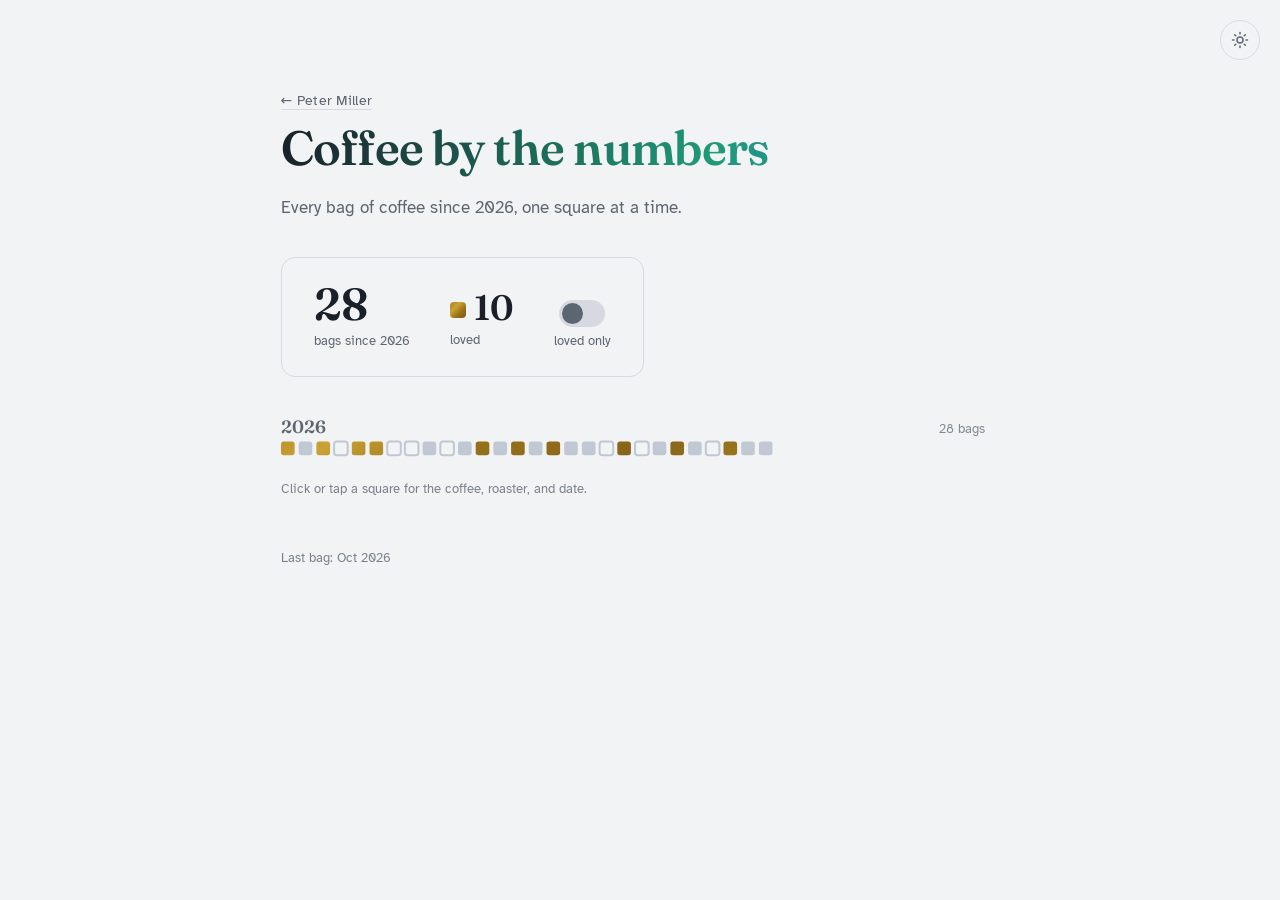
==== commit d7265b38: "Add 3 more coffee bags from October 2026 Queued from Site Inbox.  Co-Authored-By: Claude Opus 5.5 (1" ====
--- a/coffee/index.html
+++ b/coffee/index.html
@@ -605,8 +605,8 @@
 
       <div class="summary-card">
         <div class="summary-primary">
-          <div class="stat"><div class="num">25</div><div class="lbl">bags since 2026</div></div>
-          <div class="stat"><div class="num"><span class="dot"></span>9</div><div class="lbl">loved</div></div>
+          <div class="stat"><div class="num">28</div><div class="lbl">bags since 2026</div></div>
+          <div class="stat"><div class="num"><span class="dot"></span>10</div><div class="lbl">loved</div></div>
 
           <!-- CSS-only view switch, driven by the URL fragment so the loved
                view is linkable as /coffee/#loved. The track and knob are
@@ -629,8 +629,8 @@
       </div>
 
       <section class="hero" aria-label="Coffee mosaic">
-        <svg class="mosaic wide" viewBox="0 0 517 36" role="img" preserveAspectRatio="xMinYMin meet" aria-label="One square per bag of coffee, grouped by year from 2026 at the top down to 2026. Loved bags are picked out in metallic gold; bags that missed are hollow outlines. Select any square for the coffee, roaster, and date."><text class="yr" x="0" y="15">2026</text><text class="yn" x="517" y="15" text-anchor="end">25 bags</text><rect class="b loved" x="0" y="21" width="10" height="10" rx="2" data-b="Decaf El Vergel Pink Bourbon — Equator Coffees · 2026 · loved · decaf"/><rect class="b" x="13" y="21" width="10" height="10" rx="2" data-b="Ole — Immigrant Culture · 2026"/><rect class="b loved" x="26" y="21" width="10" height="10" rx="2" data-b="Spring Blend — Ceremony · 2026 · loved"/><rect class="b nope" x="39" y="21" width="10" height="10" rx="2" data-b="Fluffy Pillows — Proud Mary · 2026 · nope · decaf"/><rect class="b loved" x="52" y="21" width="10" height="10" rx="2" data-b="Climate Project — Ceremony · 2026 · loved"/><rect class="b loved" x="65" y="21" width="10" height="10" rx="2" data-b="Geisha Chocosombra — Gravel &amp; Grind · 2026 · loved"/><rect class="b nope" x="78" y="21" width="10" height="10" rx="2" data-b="Decaf Honduran — Dublin Roasters · 2026 · nope · decaf"/><rect class="b nope" x="91" y="21" width="10" height="10" rx="2" data-b="Shaitani — Ghost · 2026 · nope"/><rect class="b" x="104" y="21" width="10" height="10" rx="2" data-b="Thesis — Ceremony · 2026"/><rect class="b nope" x="117" y="21" width="10" height="10" rx="2" data-b="La Jarjacha — Ghost · 2026 · nope"/><rect class="b" x="130" y="21" width="10" height="10" rx="2" data-b="Decaf Monkaaba — Ilse · 2026 · decaf"/><rect class="b loved" x="143" y="21" width="10" height="10" rx="2" data-b="Summer Blend — Ceremony · 2026 · loved"/><rect class="b" x="156" y="21" width="10" height="10" rx="2" data-b="El Nevado Decaf — Hex Coffee · 2026 · decaf"/><rect class="b loved" x="169" y="21" width="10" height="10" rx="2" data-b="Finca El Sendero — Commonplace Coffee · 2026 · loved"/><rect class="b" x="182" y="21" width="10" height="10" rx="2" data-b="Mason Bday Gesha Trio — Luminous · 2026"/><rect class="b loved" x="195" y="21" width="10" height="10" rx="2" data-b="Ethiopia Yirgacheffe Chelbesa — Ceremony · 2026 · loved"/><rect class="b" x="208" y="21" width="10" height="10" rx="2" data-b="Edinson Argote — Reprise Coffee Roasters · 2026"/><rect class="b" x="221" y="21" width="10" height="10" rx="2" data-b="Long Play — Verve Coffee · 2026 · decaf"/><rect class="b nope" x="234" y="21" width="10" height="10" rx="2" data-b="Warm &amp; Fuzzy — Proud Mary · 2026 · nope"/><rect class="b loved" x="247" y="21" width="10" height="10" rx="2" data-b="El Injerto Gesha — Equator Coffees · 2026 · loved"/><rect class="b nope" x="260" y="21" width="10" height="10" rx="2" data-b="Pink Bourbon Colombia — Luminous · 2026 · nope"/><rect class="b" x="273" y="21" width="10" height="10" rx="2" data-b="Halo Beriti — SQ1 Coffee Roasters · 2026"/><rect class="b loved" x="286" y="21" width="10" height="10" rx="2" data-b="Destroyer — Ceremony · 2026 · loved"/><rect class="b" x="299" y="21" width="10" height="10" rx="2" data-b="Slow Motion — Counter Culture Coffee · Oct 2026 · decaf"/><rect class="b nope" x="312" y="21" width="10" height="10" rx="2" data-b="Kalico Red Bourbon — Equator Coffees · Oct 2026 · nope · decaf"/></svg>
-        <svg class="mosaic narrow" viewBox="0 0 309 49" role="img" preserveAspectRatio="xMinYMin meet" aria-label="One square per bag of coffee, grouped by year from 2026 at the top down to 2026. Loved bags are picked out in metallic gold; bags that missed are hollow outlines. Select any square for the coffee, roaster, and date."><text class="yr" x="0" y="15">2026</text><text class="yn" x="309" y="15" text-anchor="end">25 bags</text><rect class="b loved" x="0" y="21" width="10" height="10" rx="2"/><rect class="b" x="13" y="21" width="10" height="10" rx="2"/><rect class="b loved" x="26" y="21" width="10" height="10" rx="2"/><rect class="b nope" x="39" y="21" width="10" height="10" rx="2"/><rect class="b loved" x="52" y="21" width="10" height="10" rx="2"/><rect class="b loved" x="65" y="21" width="10" height="10" rx="2"/><rect class="b nope" x="78" y="21" width="10" height="10" rx="2"/><rect class="b nope" x="91" y="21" width="10" height="10" rx="2"/><rect class="b" x="104" y="21" width="10" height="10" rx="2"/><rect class="b nope" x="117" y="21" width="10" height="10" rx="2"/><rect class="b" x="130" y="21" width="10" height="10" rx="2"/><rect class="b loved" x="143" y="21" width="10" height="10" rx="2"/><rect class="b" x="156" y="21" width="10" height="10" rx="2"/><rect class="b loved" x="169" y="21" width="10" height="10" rx="2"/><rect class="b" x="182" y="21" width="10" height="10" rx="2"/><rect class="b loved" x="195" y="21" width="10" height="10" rx="2"/><rect class="b" x="208" y="21" width="10" height="10" rx="2"/><rect class="b" x="221" y="21" width="10" height="10" rx="2"/><rect class="b nope" x="234" y="21" width="10" height="10" rx="2"/><rect class="b loved" x="247" y="21" width="10" height="10" rx="2"/><rect class="b nope" x="260" y="21" width="10" height="10" rx="2"/><rect class="b" x="273" y="21" width="10" height="10" rx="2"/><rect class="b loved" x="286" y="21" width="10" height="10" rx="2"/><rect class="b" x="299" y="21" width="10" height="10" rx="2"/><rect class="b nope" x="0" y="34" width="10" height="10" rx="2"/></svg>
+        <svg class="mosaic wide" viewBox="0 0 517 36" role="img" preserveAspectRatio="xMinYMin meet" aria-label="One square per bag of coffee, grouped by year from 2026 at the top down to 2026. Loved bags are picked out in metallic gold; bags that missed are hollow outlines. Select any square for the coffee, roaster, and date."><text class="yr" x="0" y="15">2026</text><text class="yn" x="517" y="15" text-anchor="end">28 bags</text><rect class="b loved" x="0" y="21" width="10" height="10" rx="2" data-b="Decaf El Vergel Pink Bourbon — Equator Coffees · 2026 · loved · decaf"/><rect class="b" x="13" y="21" width="10" height="10" rx="2" data-b="Ole — Immigrant Culture · 2026"/><rect class="b loved" x="26" y="21" width="10" height="10" rx="2" data-b="Spring Blend — Ceremony · 2026 · loved"/><rect class="b nope" x="39" y="21" width="10" height="10" rx="2" data-b="Fluffy Pillows — Proud Mary · 2026 · nope · decaf"/><rect class="b loved" x="52" y="21" width="10" height="10" rx="2" data-b="Climate Project — Ceremony · 2026 · loved"/><rect class="b loved" x="65" y="21" width="10" height="10" rx="2" data-b="Geisha Chocosombra — Gravel &amp; Grind · 2026 · loved"/><rect class="b nope" x="78" y="21" width="10" height="10" rx="2" data-b="Decaf Honduran — Dublin Roasters · 2026 · nope · decaf"/><rect class="b nope" x="91" y="21" width="10" height="10" rx="2" data-b="Shaitani — Ghost · 2026 · nope"/><rect class="b" x="104" y="21" width="10" height="10" rx="2" data-b="Thesis — Ceremony · 2026"/><rect class="b nope" x="117" y="21" width="10" height="10" rx="2" data-b="La Jarjacha — Ghost · 2026 · nope"/><rect class="b" x="130" y="21" width="10" height="10" rx="2" data-b="Decaf Monkaaba — Ilse · 2026 · decaf"/><rect class="b loved" x="143" y="21" width="10" height="10" rx="2" data-b="Summer Blend — Ceremony · 2026 · loved"/><rect class="b" x="156" y="21" width="10" height="10" rx="2" data-b="El Nevado Decaf — Hex Coffee · 2026 · decaf"/><rect class="b loved" x="169" y="21" width="10" height="10" rx="2" data-b="Finca El Sendero — Commonplace Coffee · 2026 · loved"/><rect class="b" x="182" y="21" width="10" height="10" rx="2" data-b="Mason Bday Gesha Trio — Luminous · 2026"/><rect class="b loved" x="195" y="21" width="10" height="10" rx="2" data-b="Ethiopia Yirgacheffe Chelbesa — Ceremony · 2026 · loved"/><rect class="b" x="208" y="21" width="10" height="10" rx="2" data-b="Edinson Argote — Reprise Coffee Roasters · 2026"/><rect class="b" x="221" y="21" width="10" height="10" rx="2" data-b="Long Play — Verve Coffee · 2026 · decaf"/><rect class="b nope" x="234" y="21" width="10" height="10" rx="2" data-b="Warm &amp; Fuzzy — Proud Mary · 2026 · nope"/><rect class="b loved" x="247" y="21" width="10" height="10" rx="2" data-b="El Injerto Gesha — Equator Coffees · 2026 · loved"/><rect class="b nope" x="260" y="21" width="10" height="10" rx="2" data-b="Pink Bourbon Colombia — Luminous · 2026 · nope"/><rect class="b" x="273" y="21" width="10" height="10" rx="2" data-b="Halo Beriti — SQ1 Coffee Roasters · 2026"/><rect class="b loved" x="286" y="21" width="10" height="10" rx="2" data-b="Destroyer — Ceremony · 2026 · loved"/><rect class="b" x="299" y="21" width="10" height="10" rx="2" data-b="Slow Motion — Counter Culture Coffee · Oct 2026 · decaf"/><rect class="b nope" x="312" y="21" width="10" height="10" rx="2" data-b="Kalico Red Bourbon — Equator Coffees · Oct 2026 · nope · decaf"/><rect class="b loved" x="325" y="21" width="10" height="10" rx="2" data-b="Goro Sorted — Regalia · Oct 2026 · loved"/><rect class="b" x="338" y="21" width="10" height="10" rx="2" data-b="Mystery Halloween Coffee - Light — Counter Culture Coffee · Oct 2026"/><rect class="b" x="351" y="21" width="10" height="10" rx="2" data-b="Mystery Halloween Coffee - Dark — Counter Culture Coffee · Oct 2026"/></svg>
+        <svg class="mosaic narrow" viewBox="0 0 309 49" role="img" preserveAspectRatio="xMinYMin meet" aria-label="One square per bag of coffee, grouped by year from 2026 at the top down to 2026. Loved bags are picked out in metallic gold; bags that missed are hollow outlines. Select any square for the coffee, roaster, and date."><text class="yr" x="0" y="15">2026</text><text class="yn" x="309" y="15" text-anchor="end">28 bags</text><rect class="b loved" x="0" y="21" width="10" height="10" rx="2"/><rect class="b" x="13" y="21" width="10" height="10" rx="2"/><rect class="b loved" x="26" y="21" width="10" height="10" rx="2"/><rect class="b nope" x="39" y="21" width="10" height="10" rx="2"/><rect class="b loved" x="52" y="21" width="10" height="10" rx="2"/><rect class="b loved" x="65" y="21" width="10" height="10" rx="2"/><rect class="b nope" x="78" y="21" width="10" height="10" rx="2"/><rect class="b nope" x="91" y="21" width="10" height="10" rx="2"/><rect class="b" x="104" y="21" width="10" height="10" rx="2"/><rect class="b nope" x="117" y="21" width="10" height="10" rx="2"/><rect class="b" x="130" y="21" width="10" height="10" rx="2"/><rect class="b loved" x="143" y="21" width="10" height="10" rx="2"/><rect class="b" x="156" y="21" width="10" height="10" rx="2"/><rect class="b loved" x="169" y="21" width="10" height="10" rx="2"/><rect class="b" x="182" y="21" width="10" height="10" rx="2"/><rect class="b loved" x="195" y="21" width="10" height="10" rx="2"/><rect class="b" x="208" y="21" width="10" height="10" rx="2"/><rect class="b" x="221" y="21" width="10" height="10" rx="2"/><rect class="b nope" x="234" y="21" width="10" height="10" rx="2"/><rect class="b loved" x="247" y="21" width="10" height="10" rx="2"/><rect class="b nope" x="260" y="21" width="10" height="10" rx="2"/><rect class="b" x="273" y="21" width="10" height="10" rx="2"/><rect class="b loved" x="286" y="21" width="10" height="10" rx="2"/><rect class="b" x="299" y="21" width="10" height="10" rx="2"/><rect class="b nope" x="0" y="34" width="10" height="10" rx="2"/><rect class="b loved" x="13" y="34" width="10" height="10" rx="2"/><rect class="b" x="26" y="34" width="10" height="10" rx="2"/><rect class="b" x="39" y="34" width="10" height="10" rx="2"/></svg>
         <p class="hint">Click or tap a square for the coffee, roaster, and date.</p>
       </section>
 
@@ -641,7 +641,7 @@
       </p>
 
       <section class="list-view" id="loved" aria-label="Loved bags by year">
-        <div class="ygroup"><h2>2026<span class="yn">9 of 25 bags</span></h2><ul><li><span class="bullet" aria-hidden="true"></span><span class="txt"><span class="t">Decaf El Vergel Pink Bourbon</span><span class="a">Equator Coffees · decaf</span></span><span class="m"></span></li><li><span class="bullet" aria-hidden="true"></span><span class="txt"><span class="t">Spring Blend</span><span class="a">Ceremony</span></span><span class="m"></span></li><li><span class="bullet" aria-hidden="true"></span><span class="txt"><span class="t">Climate Project</span><span class="a">Ceremony</span></span><span class="m"></span></li><li><span class="bullet" aria-hidden="true"></span><span class="txt"><span class="t">Geisha Chocosombra</span><span class="a">Gravel &amp; Grind</span></span><span class="m"></span></li><li><span class="bullet" aria-hidden="true"></span><span class="txt"><span class="t">Summer Blend</span><span class="a">Ceremony</span></span><span class="m"></span></li><li><span class="bullet" aria-hidden="true"></span><span class="txt"><span class="t">Finca El Sendero</span><span class="a">Commonplace Coffee</span></span><span class="m"></span></li><li><span class="bullet" aria-hidden="true"></span><span class="txt"><span class="t">Ethiopia Yirgacheffe Chelbesa</span><span class="a">Ceremony</span></span><span class="m"></span></li><li><span class="bullet" aria-hidden="true"></span><span class="txt"><span class="t">El Injerto Gesha</span><span class="a">Equator Coffees</span></span><span class="m"></span></li><li><span class="bullet" aria-hidden="true"></span><span class="txt"><span class="t">Destroyer</span><span class="a">Ceremony</span></span><span class="m"></span></li></ul></div>
+        <div class="ygroup"><h2>2026<span class="yn">10 of 28 bags</span></h2><ul><li><span class="bullet" aria-hidden="true"></span><span class="txt"><span class="t">Decaf El Vergel Pink Bourbon</span><span class="a">Equator Coffees · decaf</span></span><span class="m"></span></li><li><span class="bullet" aria-hidden="true"></span><span class="txt"><span class="t">Spring Blend</span><span class="a">Ceremony</span></span><span class="m"></span></li><li><span class="bullet" aria-hidden="true"></span><span class="txt"><span class="t">Climate Project</span><span class="a">Ceremony</span></span><span class="m"></span></li><li><span class="bullet" aria-hidden="true"></span><span class="txt"><span class="t">Geisha Chocosombra</span><span class="a">Gravel &amp; Grind</span></span><span class="m"></span></li><li><span class="bullet" aria-hidden="true"></span><span class="txt"><span class="t">Summer Blend</span><span class="a">Ceremony</span></span><span class="m"></span></li><li><span class="bullet" aria-hidden="true"></span><span class="txt"><span class="t">Finca El Sendero</span><span class="a">Commonplace Coffee</span></span><span class="m"></span></li><li><span class="bullet" aria-hidden="true"></span><span class="txt"><span class="t">Ethiopia Yirgacheffe Chelbesa</span><span class="a">Ceremony</span></span><span class="m"></span></li><li><span class="bullet" aria-hidden="true"></span><span class="txt"><span class="t">El Injerto Gesha</span><span class="a">Equator Coffees</span></span><span class="m"></span></li><li><span class="bullet" aria-hidden="true"></span><span class="txt"><span class="t">Destroyer</span><span class="a">Ceremony</span></span><span class="m"></span></li><li><span class="bullet" aria-hidden="true"></span><span class="txt"><span class="t">Goro Sorted</span><span class="a">Regalia</span></span><span class="m">Oct</span></li></ul></div>
       </section>
 
       <footer>Last bag: Oct 2026</footer>
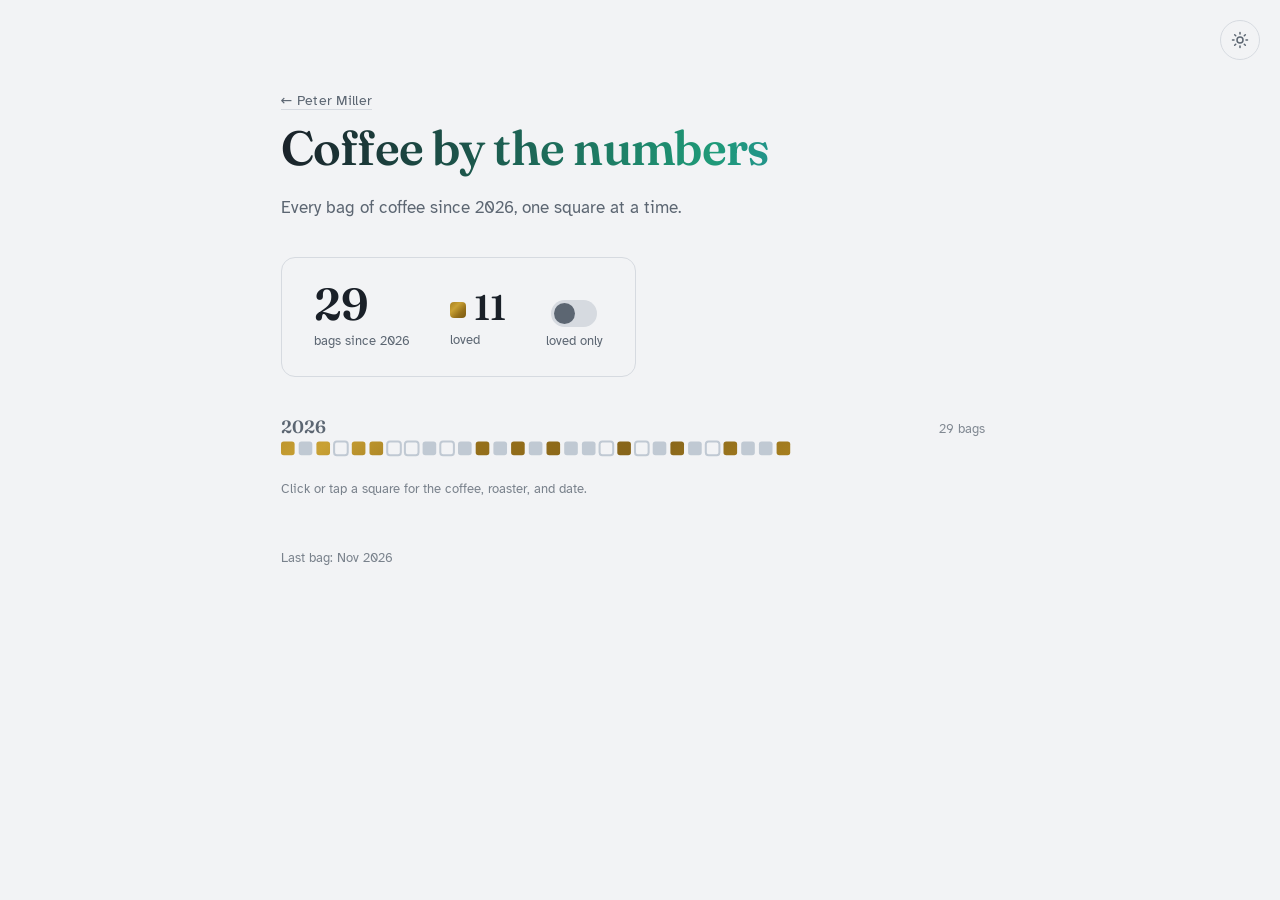
==== commit 012c32bc: "Add coffee: Equator Coffees La Marquesa Anaerobic Washed (Nov 2026) Co-Authored-By: Claude Opus 5.5 " ====
--- a/coffee/index.html
+++ b/coffee/index.html
@@ -605,8 +605,8 @@
 
       <div class="summary-card">
         <div class="summary-primary">
-          <div class="stat"><div class="num">28</div><div class="lbl">bags since 2026</div></div>
-          <div class="stat"><div class="num"><span class="dot"></span>10</div><div class="lbl">loved</div></div>
+          <div class="stat"><div class="num">29</div><div class="lbl">bags since 2026</div></div>
+          <div class="stat"><div class="num"><span class="dot"></span>11</div><div class="lbl">loved</div></div>
 
           <!-- CSS-only view switch, driven by the URL fragment so the loved
                view is linkable as /coffee/#loved. The track and knob are
@@ -629,8 +629,8 @@
       </div>
 
       <section class="hero" aria-label="Coffee mosaic">
-        <svg class="mosaic wide" viewBox="0 0 517 36" role="img" preserveAspectRatio="xMinYMin meet" aria-label="One square per bag of coffee, grouped by year from 2026 at the top down to 2026. Loved bags are picked out in metallic gold; bags that missed are hollow outlines. Select any square for the coffee, roaster, and date."><text class="yr" x="0" y="15">2026</text><text class="yn" x="517" y="15" text-anchor="end">28 bags</text><rect class="b loved" x="0" y="21" width="10" height="10" rx="2" data-b="Decaf El Vergel Pink Bourbon — Equator Coffees · 2026 · loved · decaf"/><rect class="b" x="13" y="21" width="10" height="10" rx="2" data-b="Ole — Immigrant Culture · 2026"/><rect class="b loved" x="26" y="21" width="10" height="10" rx="2" data-b="Spring Blend — Ceremony · 2026 · loved"/><rect class="b nope" x="39" y="21" width="10" height="10" rx="2" data-b="Fluffy Pillows — Proud Mary · 2026 · nope · decaf"/><rect class="b loved" x="52" y="21" width="10" height="10" rx="2" data-b="Climate Project — Ceremony · 2026 · loved"/><rect class="b loved" x="65" y="21" width="10" height="10" rx="2" data-b="Geisha Chocosombra — Gravel &amp; Grind · 2026 · loved"/><rect class="b nope" x="78" y="21" width="10" height="10" rx="2" data-b="Decaf Honduran — Dublin Roasters · 2026 · nope · decaf"/><rect class="b nope" x="91" y="21" width="10" height="10" rx="2" data-b="Shaitani — Ghost · 2026 · nope"/><rect class="b" x="104" y="21" width="10" height="10" rx="2" data-b="Thesis — Ceremony · 2026"/><rect class="b nope" x="117" y="21" width="10" height="10" rx="2" data-b="La Jarjacha — Ghost · 2026 · nope"/><rect class="b" x="130" y="21" width="10" height="10" rx="2" data-b="Decaf Monkaaba — Ilse · 2026 · decaf"/><rect class="b loved" x="143" y="21" width="10" height="10" rx="2" data-b="Summer Blend — Ceremony · 2026 · loved"/><rect class="b" x="156" y="21" width="10" height="10" rx="2" data-b="El Nevado Decaf — Hex Coffee · 2026 · decaf"/><rect class="b loved" x="169" y="21" width="10" height="10" rx="2" data-b="Finca El Sendero — Commonplace Coffee · 2026 · loved"/><rect class="b" x="182" y="21" width="10" height="10" rx="2" data-b="Mason Bday Gesha Trio — Luminous · 2026"/><rect class="b loved" x="195" y="21" width="10" height="10" rx="2" data-b="Ethiopia Yirgacheffe Chelbesa — Ceremony · 2026 · loved"/><rect class="b" x="208" y="21" width="10" height="10" rx="2" data-b="Edinson Argote — Reprise Coffee Roasters · 2026"/><rect class="b" x="221" y="21" width="10" height="10" rx="2" data-b="Long Play — Verve Coffee · 2026 · decaf"/><rect class="b nope" x="234" y="21" width="10" height="10" rx="2" data-b="Warm &amp; Fuzzy — Proud Mary · 2026 · nope"/><rect class="b loved" x="247" y="21" width="10" height="10" rx="2" data-b="El Injerto Gesha — Equator Coffees · 2026 · loved"/><rect class="b nope" x="260" y="21" width="10" height="10" rx="2" data-b="Pink Bourbon Colombia — Luminous · 2026 · nope"/><rect class="b" x="273" y="21" width="10" height="10" rx="2" data-b="Halo Beriti — SQ1 Coffee Roasters · 2026"/><rect class="b loved" x="286" y="21" width="10" height="10" rx="2" data-b="Destroyer — Ceremony · 2026 · loved"/><rect class="b" x="299" y="21" width="10" height="10" rx="2" data-b="Slow Motion — Counter Culture Coffee · Oct 2026 · decaf"/><rect class="b nope" x="312" y="21" width="10" height="10" rx="2" data-b="Kalico Red Bourbon — Equator Coffees · Oct 2026 · nope · decaf"/><rect class="b loved" x="325" y="21" width="10" height="10" rx="2" data-b="Goro Sorted — Regalia · Oct 2026 · loved"/><rect class="b" x="338" y="21" width="10" height="10" rx="2" data-b="Mystery Halloween Coffee - Light — Counter Culture Coffee · Oct 2026"/><rect class="b" x="351" y="21" width="10" height="10" rx="2" data-b="Mystery Halloween Coffee - Dark — Counter Culture Coffee · Oct 2026"/></svg>
-        <svg class="mosaic narrow" viewBox="0 0 309 49" role="img" preserveAspectRatio="xMinYMin meet" aria-label="One square per bag of coffee, grouped by year from 2026 at the top down to 2026. Loved bags are picked out in metallic gold; bags that missed are hollow outlines. Select any square for the coffee, roaster, and date."><text class="yr" x="0" y="15">2026</text><text class="yn" x="309" y="15" text-anchor="end">28 bags</text><rect class="b loved" x="0" y="21" width="10" height="10" rx="2"/><rect class="b" x="13" y="21" width="10" height="10" rx="2"/><rect class="b loved" x="26" y="21" width="10" height="10" rx="2"/><rect class="b nope" x="39" y="21" width="10" height="10" rx="2"/><rect class="b loved" x="52" y="21" width="10" height="10" rx="2"/><rect class="b loved" x="65" y="21" width="10" height="10" rx="2"/><rect class="b nope" x="78" y="21" width="10" height="10" rx="2"/><rect class="b nope" x="91" y="21" width="10" height="10" rx="2"/><rect class="b" x="104" y="21" width="10" height="10" rx="2"/><rect class="b nope" x="117" y="21" width="10" height="10" rx="2"/><rect class="b" x="130" y="21" width="10" height="10" rx="2"/><rect class="b loved" x="143" y="21" width="10" height="10" rx="2"/><rect class="b" x="156" y="21" width="10" height="10" rx="2"/><rect class="b loved" x="169" y="21" width="10" height="10" rx="2"/><rect class="b" x="182" y="21" width="10" height="10" rx="2"/><rect class="b loved" x="195" y="21" width="10" height="10" rx="2"/><rect class="b" x="208" y="21" width="10" height="10" rx="2"/><rect class="b" x="221" y="21" width="10" height="10" rx="2"/><rect class="b nope" x="234" y="21" width="10" height="10" rx="2"/><rect class="b loved" x="247" y="21" width="10" height="10" rx="2"/><rect class="b nope" x="260" y="21" width="10" height="10" rx="2"/><rect class="b" x="273" y="21" width="10" height="10" rx="2"/><rect class="b loved" x="286" y="21" width="10" height="10" rx="2"/><rect class="b" x="299" y="21" width="10" height="10" rx="2"/><rect class="b nope" x="0" y="34" width="10" height="10" rx="2"/><rect class="b loved" x="13" y="34" width="10" height="10" rx="2"/><rect class="b" x="26" y="34" width="10" height="10" rx="2"/><rect class="b" x="39" y="34" width="10" height="10" rx="2"/></svg>
+        <svg class="mosaic wide" viewBox="0 0 517 36" role="img" preserveAspectRatio="xMinYMin meet" aria-label="One square per bag of coffee, grouped by year from 2026 at the top down to 2026. Loved bags are picked out in metallic gold; bags that missed are hollow outlines. Select any square for the coffee, roaster, and date."><text class="yr" x="0" y="15">2026</text><text class="yn" x="517" y="15" text-anchor="end">29 bags</text><rect class="b loved" x="0" y="21" width="10" height="10" rx="2" data-b="Decaf El Vergel Pink Bourbon — Equator Coffees · 2026 · loved · decaf"/><rect class="b" x="13" y="21" width="10" height="10" rx="2" data-b="Ole — Immigrant Culture · 2026"/><rect class="b loved" x="26" y="21" width="10" height="10" rx="2" data-b="Spring Blend — Ceremony · 2026 · loved"/><rect class="b nope" x="39" y="21" width="10" height="10" rx="2" data-b="Fluffy Pillows — Proud Mary · 2026 · nope · decaf"/><rect class="b loved" x="52" y="21" width="10" height="10" rx="2" data-b="Climate Project — Ceremony · 2026 · loved"/><rect class="b loved" x="65" y="21" width="10" height="10" rx="2" data-b="Geisha Chocosombra — Gravel &amp; Grind · 2026 · loved"/><rect class="b nope" x="78" y="21" width="10" height="10" rx="2" data-b="Decaf Honduran — Dublin Roasters · 2026 · nope · decaf"/><rect class="b nope" x="91" y="21" width="10" height="10" rx="2" data-b="Shaitani — Ghost · 2026 · nope"/><rect class="b" x="104" y="21" width="10" height="10" rx="2" data-b="Thesis — Ceremony · 2026"/><rect class="b nope" x="117" y="21" width="10" height="10" rx="2" data-b="La Jarjacha — Ghost · 2026 · nope"/><rect class="b" x="130" y="21" width="10" height="10" rx="2" data-b="Decaf Monkaaba — Ilse · 2026 · decaf"/><rect class="b loved" x="143" y="21" width="10" height="10" rx="2" data-b="Summer Blend — Ceremony · 2026 · loved"/><rect class="b" x="156" y="21" width="10" height="10" rx="2" data-b="El Nevado Decaf — Hex Coffee · 2026 · decaf"/><rect class="b loved" x="169" y="21" width="10" height="10" rx="2" data-b="Finca El Sendero — Commonplace Coffee · 2026 · loved"/><rect class="b" x="182" y="21" width="10" height="10" rx="2" data-b="Mason Bday Gesha Trio — Luminous · 2026"/><rect class="b loved" x="195" y="21" width="10" height="10" rx="2" data-b="Ethiopia Yirgacheffe Chelbesa — Ceremony · 2026 · loved"/><rect class="b" x="208" y="21" width="10" height="10" rx="2" data-b="Edinson Argote — Reprise Coffee Roasters · 2026"/><rect class="b" x="221" y="21" width="10" height="10" rx="2" data-b="Long Play — Verve Coffee · 2026 · decaf"/><rect class="b nope" x="234" y="21" width="10" height="10" rx="2" data-b="Warm &amp; Fuzzy — Proud Mary · 2026 · nope"/><rect class="b loved" x="247" y="21" width="10" height="10" rx="2" data-b="El Injerto Gesha — Equator Coffees · 2026 · loved"/><rect class="b nope" x="260" y="21" width="10" height="10" rx="2" data-b="Pink Bourbon Colombia — Luminous · 2026 · nope"/><rect class="b" x="273" y="21" width="10" height="10" rx="2" data-b="Halo Beriti — SQ1 Coffee Roasters · 2026"/><rect class="b loved" x="286" y="21" width="10" height="10" rx="2" data-b="Destroyer — Ceremony · 2026 · loved"/><rect class="b" x="299" y="21" width="10" height="10" rx="2" data-b="Slow Motion — Counter Culture Coffee · Oct 2026 · decaf"/><rect class="b nope" x="312" y="21" width="10" height="10" rx="2" data-b="Kalico Red Bourbon — Equator Coffees · Oct 2026 · nope · decaf"/><rect class="b loved" x="325" y="21" width="10" height="10" rx="2" data-b="Goro Sorted — Regalia · Oct 2026 · loved"/><rect class="b" x="338" y="21" width="10" height="10" rx="2" data-b="Mystery Halloween Coffee - Light — Counter Culture Coffee · Oct 2026"/><rect class="b" x="351" y="21" width="10" height="10" rx="2" data-b="Mystery Halloween Coffee - Dark — Counter Culture Coffee · Oct 2026"/><rect class="b loved" x="364" y="21" width="10" height="10" rx="2" data-b="La Marquesa Anaerobic Washed — Equator Coffees · Nov 2026 · loved"/></svg>
+        <svg class="mosaic narrow" viewBox="0 0 309 49" role="img" preserveAspectRatio="xMinYMin meet" aria-label="One square per bag of coffee, grouped by year from 2026 at the top down to 2026. Loved bags are picked out in metallic gold; bags that missed are hollow outlines. Select any square for the coffee, roaster, and date."><text class="yr" x="0" y="15">2026</text><text class="yn" x="309" y="15" text-anchor="end">29 bags</text><rect class="b loved" x="0" y="21" width="10" height="10" rx="2"/><rect class="b" x="13" y="21" width="10" height="10" rx="2"/><rect class="b loved" x="26" y="21" width="10" height="10" rx="2"/><rect class="b nope" x="39" y="21" width="10" height="10" rx="2"/><rect class="b loved" x="52" y="21" width="10" height="10" rx="2"/><rect class="b loved" x="65" y="21" width="10" height="10" rx="2"/><rect class="b nope" x="78" y="21" width="10" height="10" rx="2"/><rect class="b nope" x="91" y="21" width="10" height="10" rx="2"/><rect class="b" x="104" y="21" width="10" height="10" rx="2"/><rect class="b nope" x="117" y="21" width="10" height="10" rx="2"/><rect class="b" x="130" y="21" width="10" height="10" rx="2"/><rect class="b loved" x="143" y="21" width="10" height="10" rx="2"/><rect class="b" x="156" y="21" width="10" height="10" rx="2"/><rect class="b loved" x="169" y="21" width="10" height="10" rx="2"/><rect class="b" x="182" y="21" width="10" height="10" rx="2"/><rect class="b loved" x="195" y="21" width="10" height="10" rx="2"/><rect class="b" x="208" y="21" width="10" height="10" rx="2"/><rect class="b" x="221" y="21" width="10" height="10" rx="2"/><rect class="b nope" x="234" y="21" width="10" height="10" rx="2"/><rect class="b loved" x="247" y="21" width="10" height="10" rx="2"/><rect class="b nope" x="260" y="21" width="10" height="10" rx="2"/><rect class="b" x="273" y="21" width="10" height="10" rx="2"/><rect class="b loved" x="286" y="21" width="10" height="10" rx="2"/><rect class="b" x="299" y="21" width="10" height="10" rx="2"/><rect class="b nope" x="0" y="34" width="10" height="10" rx="2"/><rect class="b loved" x="13" y="34" width="10" height="10" rx="2"/><rect class="b" x="26" y="34" width="10" height="10" rx="2"/><rect class="b" x="39" y="34" width="10" height="10" rx="2"/><rect class="b loved" x="52" y="34" width="10" height="10" rx="2"/></svg>
         <p class="hint">Click or tap a square for the coffee, roaster, and date.</p>
       </section>
 
@@ -641,10 +641,10 @@
       </p>
 
       <section class="list-view" id="loved" aria-label="Loved bags by year">
-        <div class="ygroup"><h2>2026<span class="yn">10 of 28 bags</span></h2><ul><li><span class="bullet" aria-hidden="true"></span><span class="txt"><span class="t">Decaf El Vergel Pink Bourbon</span><span class="a">Equator Coffees · decaf</span></span><span class="m"></span></li><li><span class="bullet" aria-hidden="true"></span><span class="txt"><span class="t">Spring Blend</span><span class="a">Ceremony</span></span><span class="m"></span></li><li><span class="bullet" aria-hidden="true"></span><span class="txt"><span class="t">Climate Project</span><span class="a">Ceremony</span></span><span class="m"></span></li><li><span class="bullet" aria-hidden="true"></span><span class="txt"><span class="t">Geisha Chocosombra</span><span class="a">Gravel &amp; Grind</span></span><span class="m"></span></li><li><span class="bullet" aria-hidden="true"></span><span class="txt"><span class="t">Summer Blend</span><span class="a">Ceremony</span></span><span class="m"></span></li><li><span class="bullet" aria-hidden="true"></span><span class="txt"><span class="t">Finca El Sendero</span><span class="a">Commonplace Coffee</span></span><span class="m"></span></li><li><span class="bullet" aria-hidden="true"></span><span class="txt"><span class="t">Ethiopia Yirgacheffe Chelbesa</span><span class="a">Ceremony</span></span><span class="m"></span></li><li><span class="bullet" aria-hidden="true"></span><span class="txt"><span class="t">El Injerto Gesha</span><span class="a">Equator Coffees</span></span><span class="m"></span></li><li><span class="bullet" aria-hidden="true"></span><span class="txt"><span class="t">Destroyer</span><span class="a">Ceremony</span></span><span class="m"></span></li><li><span class="bullet" aria-hidden="true"></span><span class="txt"><span class="t">Goro Sorted</span><span class="a">Regalia</span></span><span class="m">Oct</span></li></ul></div>
+        <div class="ygroup"><h2>2026<span class="yn">11 of 29 bags</span></h2><ul><li><span class="bullet" aria-hidden="true"></span><span class="txt"><span class="t">Decaf El Vergel Pink Bourbon</span><span class="a">Equator Coffees · decaf</span></span><span class="m"></span></li><li><span class="bullet" aria-hidden="true"></span><span class="txt"><span class="t">Spring Blend</span><span class="a">Ceremony</span></span><span class="m"></span></li><li><span class="bullet" aria-hidden="true"></span><span class="txt"><span class="t">Climate Project</span><span class="a">Ceremony</span></span><span class="m"></span></li><li><span class="bullet" aria-hidden="true"></span><span class="txt"><span class="t">Geisha Chocosombra</span><span class="a">Gravel &amp; Grind</span></span><span class="m"></span></li><li><span class="bullet" aria-hidden="true"></span><span class="txt"><span class="t">Summer Blend</span><span class="a">Ceremony</span></span><span class="m"></span></li><li><span class="bullet" aria-hidden="true"></span><span class="txt"><span class="t">Finca El Sendero</span><span class="a">Commonplace Coffee</span></span><span class="m"></span></li><li><span class="bullet" aria-hidden="true"></span><span class="txt"><span class="t">Ethiopia Yirgacheffe Chelbesa</span><span class="a">Ceremony</span></span><span class="m"></span></li><li><span class="bullet" aria-hidden="true"></span><span class="txt"><span class="t">El Injerto Gesha</span><span class="a">Equator Coffees</span></span><span class="m"></span></li><li><span class="bullet" aria-hidden="true"></span><span class="txt"><span class="t">Destroyer</span><span class="a">Ceremony</span></span><span class="m"></span></li><li><span class="bullet" aria-hidden="true"></span><span class="txt"><span class="t">Goro Sorted</span><span class="a">Regalia</span></span><span class="m">Oct</span></li><li><span class="bullet" aria-hidden="true"></span><span class="txt"><span class="t">La Marquesa Anaerobic Washed</span><span class="a">Equator Coffees</span></span><span class="m">Nov</span></li></ul></div>
       </section>
 
-      <footer>Last bag: Oct 2026</footer>
+      <footer>Last bag: Nov 2026</footer>
     </main>
 
     <script>
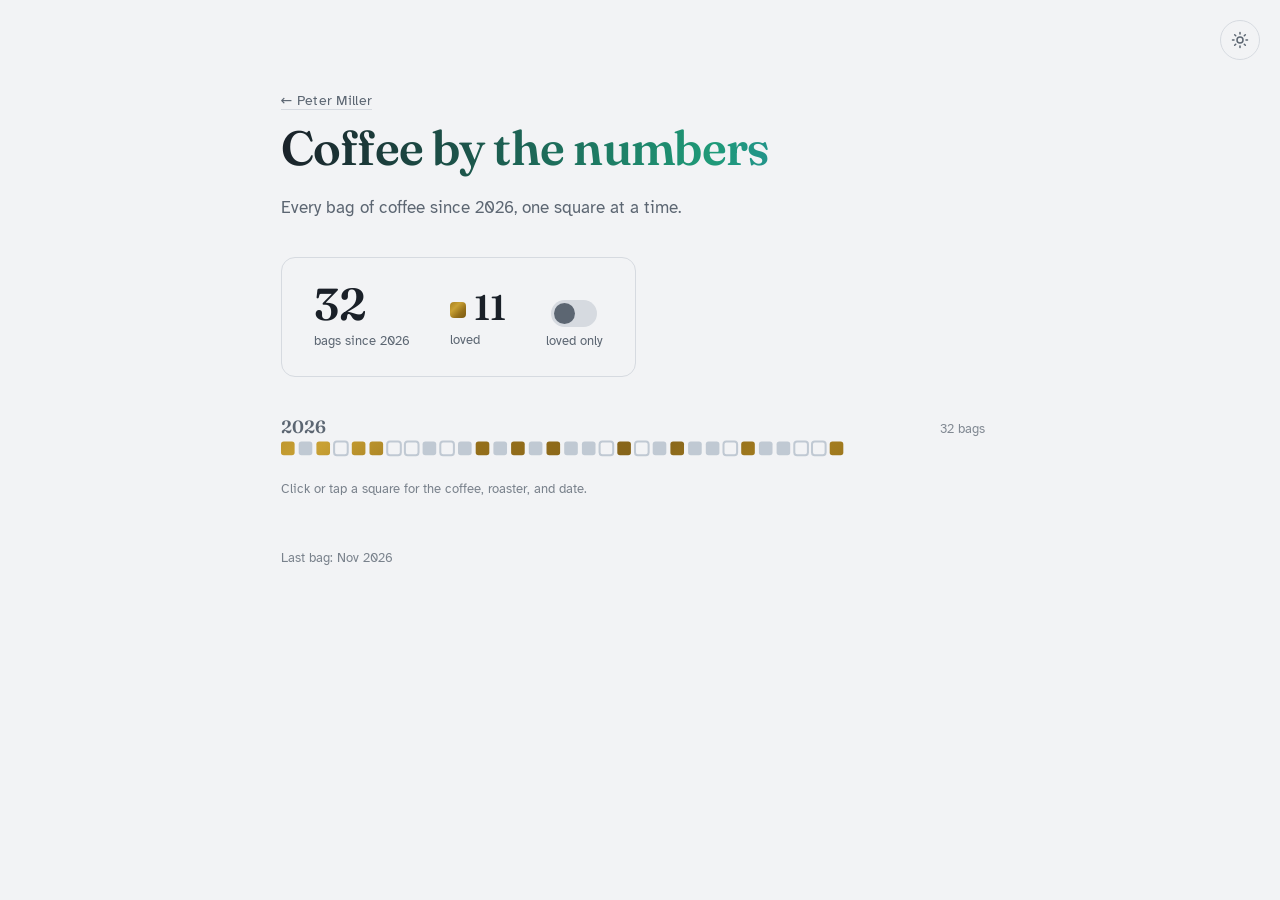
==== commit e4e1071a: "Add 3 coffee bags from the Site Inbox (Sep-Oct 2026) Co-Authored-By: Claude Opus 5.5 <noreply@anthro" ====
--- a/coffee/index.html
+++ b/coffee/index.html
@@ -605,7 +605,7 @@
 
       <div class="summary-card">
         <div class="summary-primary">
-          <div class="stat"><div class="num">29</div><div class="lbl">bags since 2026</div></div>
+          <div class="stat"><div class="num">32</div><div class="lbl">bags since 2026</div></div>
           <div class="stat"><div class="num"><span class="dot"></span>11</div><div class="lbl">loved</div></div>
 
           <!-- CSS-only view switch, driven by the URL fragment so the loved
@@ -629,8 +629,8 @@
       </div>
 
       <section class="hero" aria-label="Coffee mosaic">
-        <svg class="mosaic wide" viewBox="0 0 517 36" role="img" preserveAspectRatio="xMinYMin meet" aria-label="One square per bag of coffee, grouped by year from 2026 at the top down to 2026. Loved bags are picked out in metallic gold; bags that missed are hollow outlines. Select any square for the coffee, roaster, and date."><text class="yr" x="0" y="15">2026</text><text class="yn" x="517" y="15" text-anchor="end">29 bags</text><rect class="b loved" x="0" y="21" width="10" height="10" rx="2" data-b="Decaf El Vergel Pink Bourbon — Equator Coffees · 2026 · loved · decaf"/><rect class="b" x="13" y="21" width="10" height="10" rx="2" data-b="Ole — Immigrant Culture · 2026"/><rect class="b loved" x="26" y="21" width="10" height="10" rx="2" data-b="Spring Blend — Ceremony · 2026 · loved"/><rect class="b nope" x="39" y="21" width="10" height="10" rx="2" data-b="Fluffy Pillows — Proud Mary · 2026 · nope · decaf"/><rect class="b loved" x="52" y="21" width="10" height="10" rx="2" data-b="Climate Project — Ceremony · 2026 · loved"/><rect class="b loved" x="65" y="21" width="10" height="10" rx="2" data-b="Geisha Chocosombra — Gravel &amp; Grind · 2026 · loved"/><rect class="b nope" x="78" y="21" width="10" height="10" rx="2" data-b="Decaf Honduran — Dublin Roasters · 2026 · nope · decaf"/><rect class="b nope" x="91" y="21" width="10" height="10" rx="2" data-b="Shaitani — Ghost · 2026 · nope"/><rect class="b" x="104" y="21" width="10" height="10" rx="2" data-b="Thesis — Ceremony · 2026"/><rect class="b nope" x="117" y="21" width="10" height="10" rx="2" data-b="La Jarjacha — Ghost · 2026 · nope"/><rect class="b" x="130" y="21" width="10" height="10" rx="2" data-b="Decaf Monkaaba — Ilse · 2026 · decaf"/><rect class="b loved" x="143" y="21" width="10" height="10" rx="2" data-b="Summer Blend — Ceremony · 2026 · loved"/><rect class="b" x="156" y="21" width="10" height="10" rx="2" data-b="El Nevado Decaf — Hex Coffee · 2026 · decaf"/><rect class="b loved" x="169" y="21" width="10" height="10" rx="2" data-b="Finca El Sendero — Commonplace Coffee · 2026 · loved"/><rect class="b" x="182" y="21" width="10" height="10" rx="2" data-b="Mason Bday Gesha Trio — Luminous · 2026"/><rect class="b loved" x="195" y="21" width="10" height="10" rx="2" data-b="Ethiopia Yirgacheffe Chelbesa — Ceremony · 2026 · loved"/><rect class="b" x="208" y="21" width="10" height="10" rx="2" data-b="Edinson Argote — Reprise Coffee Roasters · 2026"/><rect class="b" x="221" y="21" width="10" height="10" rx="2" data-b="Long Play — Verve Coffee · 2026 · decaf"/><rect class="b nope" x="234" y="21" width="10" height="10" rx="2" data-b="Warm &amp; Fuzzy — Proud Mary · 2026 · nope"/><rect class="b loved" x="247" y="21" width="10" height="10" rx="2" data-b="El Injerto Gesha — Equator Coffees · 2026 · loved"/><rect class="b nope" x="260" y="21" width="10" height="10" rx="2" data-b="Pink Bourbon Colombia — Luminous · 2026 · nope"/><rect class="b" x="273" y="21" width="10" height="10" rx="2" data-b="Halo Beriti — SQ1 Coffee Roasters · 2026"/><rect class="b loved" x="286" y="21" width="10" height="10" rx="2" data-b="Destroyer — Ceremony · 2026 · loved"/><rect class="b" x="299" y="21" width="10" height="10" rx="2" data-b="Slow Motion — Counter Culture Coffee · Oct 2026 · decaf"/><rect class="b nope" x="312" y="21" width="10" height="10" rx="2" data-b="Kalico Red Bourbon — Equator Coffees · Oct 2026 · nope · decaf"/><rect class="b loved" x="325" y="21" width="10" height="10" rx="2" data-b="Goro Sorted — Regalia · Oct 2026 · loved"/><rect class="b" x="338" y="21" width="10" height="10" rx="2" data-b="Mystery Halloween Coffee - Light — Counter Culture Coffee · Oct 2026"/><rect class="b" x="351" y="21" width="10" height="10" rx="2" data-b="Mystery Halloween Coffee - Dark — Counter Culture Coffee · Oct 2026"/><rect class="b loved" x="364" y="21" width="10" height="10" rx="2" data-b="La Marquesa Anaerobic Washed — Equator Coffees · Nov 2026 · loved"/></svg>
-        <svg class="mosaic narrow" viewBox="0 0 309 49" role="img" preserveAspectRatio="xMinYMin meet" aria-label="One square per bag of coffee, grouped by year from 2026 at the top down to 2026. Loved bags are picked out in metallic gold; bags that missed are hollow outlines. Select any square for the coffee, roaster, and date."><text class="yr" x="0" y="15">2026</text><text class="yn" x="309" y="15" text-anchor="end">29 bags</text><rect class="b loved" x="0" y="21" width="10" height="10" rx="2"/><rect class="b" x="13" y="21" width="10" height="10" rx="2"/><rect class="b loved" x="26" y="21" width="10" height="10" rx="2"/><rect class="b nope" x="39" y="21" width="10" height="10" rx="2"/><rect class="b loved" x="52" y="21" width="10" height="10" rx="2"/><rect class="b loved" x="65" y="21" width="10" height="10" rx="2"/><rect class="b nope" x="78" y="21" width="10" height="10" rx="2"/><rect class="b nope" x="91" y="21" width="10" height="10" rx="2"/><rect class="b" x="104" y="21" width="10" height="10" rx="2"/><rect class="b nope" x="117" y="21" width="10" height="10" rx="2"/><rect class="b" x="130" y="21" width="10" height="10" rx="2"/><rect class="b loved" x="143" y="21" width="10" height="10" rx="2"/><rect class="b" x="156" y="21" width="10" height="10" rx="2"/><rect class="b loved" x="169" y="21" width="10" height="10" rx="2"/><rect class="b" x="182" y="21" width="10" height="10" rx="2"/><rect class="b loved" x="195" y="21" width="10" height="10" rx="2"/><rect class="b" x="208" y="21" width="10" height="10" rx="2"/><rect class="b" x="221" y="21" width="10" height="10" rx="2"/><rect class="b nope" x="234" y="21" width="10" height="10" rx="2"/><rect class="b loved" x="247" y="21" width="10" height="10" rx="2"/><rect class="b nope" x="260" y="21" width="10" height="10" rx="2"/><rect class="b" x="273" y="21" width="10" height="10" rx="2"/><rect class="b loved" x="286" y="21" width="10" height="10" rx="2"/><rect class="b" x="299" y="21" width="10" height="10" rx="2"/><rect class="b nope" x="0" y="34" width="10" height="10" rx="2"/><rect class="b loved" x="13" y="34" width="10" height="10" rx="2"/><rect class="b" x="26" y="34" width="10" height="10" rx="2"/><rect class="b" x="39" y="34" width="10" height="10" rx="2"/><rect class="b loved" x="52" y="34" width="10" height="10" rx="2"/></svg>
+        <svg class="mosaic wide" viewBox="0 0 517 36" role="img" preserveAspectRatio="xMinYMin meet" aria-label="One square per bag of coffee, grouped by year from 2026 at the top down to 2026. Loved bags are picked out in metallic gold; bags that missed are hollow outlines. Select any square for the coffee, roaster, and date."><text class="yr" x="0" y="15">2026</text><text class="yn" x="517" y="15" text-anchor="end">32 bags</text><rect class="b loved" x="0" y="21" width="10" height="10" rx="2" data-b="Decaf El Vergel Pink Bourbon — Equator Coffees · 2026 · loved · decaf"/><rect class="b" x="13" y="21" width="10" height="10" rx="2" data-b="Ole — Immigrant Culture · 2026"/><rect class="b loved" x="26" y="21" width="10" height="10" rx="2" data-b="Spring Blend — Ceremony · 2026 · loved"/><rect class="b nope" x="39" y="21" width="10" height="10" rx="2" data-b="Fluffy Pillows — Proud Mary · 2026 · nope · decaf"/><rect class="b loved" x="52" y="21" width="10" height="10" rx="2" data-b="Climate Project — Ceremony · 2026 · loved"/><rect class="b loved" x="65" y="21" width="10" height="10" rx="2" data-b="Geisha Chocosombra — Gravel &amp; Grind · 2026 · loved"/><rect class="b nope" x="78" y="21" width="10" height="10" rx="2" data-b="Decaf Honduran — Dublin Roasters · 2026 · nope · decaf"/><rect class="b nope" x="91" y="21" width="10" height="10" rx="2" data-b="Shaitani — Ghost · 2026 · nope"/><rect class="b" x="104" y="21" width="10" height="10" rx="2" data-b="Thesis — Ceremony · 2026"/><rect class="b nope" x="117" y="21" width="10" height="10" rx="2" data-b="La Jarjacha — Ghost · 2026 · nope"/><rect class="b" x="130" y="21" width="10" height="10" rx="2" data-b="Decaf Monkaaba — Ilse · 2026 · decaf"/><rect class="b loved" x="143" y="21" width="10" height="10" rx="2" data-b="Summer Blend — Ceremony · 2026 · loved"/><rect class="b" x="156" y="21" width="10" height="10" rx="2" data-b="El Nevado Decaf — Hex Coffee · 2026 · decaf"/><rect class="b loved" x="169" y="21" width="10" height="10" rx="2" data-b="Finca El Sendero — Commonplace Coffee · 2026 · loved"/><rect class="b" x="182" y="21" width="10" height="10" rx="2" data-b="Mason Bday Gesha Trio — Luminous · 2026"/><rect class="b loved" x="195" y="21" width="10" height="10" rx="2" data-b="Ethiopia Yirgacheffe Chelbesa — Ceremony · 2026 · loved"/><rect class="b" x="208" y="21" width="10" height="10" rx="2" data-b="Edinson Argote — Reprise Coffee Roasters · 2026"/><rect class="b" x="221" y="21" width="10" height="10" rx="2" data-b="Long Play — Verve Coffee · 2026 · decaf"/><rect class="b nope" x="234" y="21" width="10" height="10" rx="2" data-b="Warm &amp; Fuzzy — Proud Mary · 2026 · nope"/><rect class="b loved" x="247" y="21" width="10" height="10" rx="2" data-b="El Injerto Gesha — Equator Coffees · 2026 · loved"/><rect class="b nope" x="260" y="21" width="10" height="10" rx="2" data-b="Pink Bourbon Colombia — Luminous · 2026 · nope"/><rect class="b" x="273" y="21" width="10" height="10" rx="2" data-b="Halo Beriti — SQ1 Coffee Roasters · 2026"/><rect class="b loved" x="286" y="21" width="10" height="10" rx="2" data-b="Destroyer — Ceremony · 2026 · loved"/><rect class="b" x="299" y="21" width="10" height="10" rx="2" data-b="Kalico Red Bourbon — Equator Coffees · Sep 2026 · decaf"/><rect class="b" x="312" y="21" width="10" height="10" rx="2" data-b="Slow Motion — Counter Culture Coffee · Oct 2026 · decaf"/><rect class="b nope" x="325" y="21" width="10" height="10" rx="2" data-b="Kalico Red Bourbon — Equator Coffees · Oct 2026 · nope · decaf"/><rect class="b loved" x="338" y="21" width="10" height="10" rx="2" data-b="Goro Sorted — Regalia · Oct 2026 · loved"/><rect class="b" x="351" y="21" width="10" height="10" rx="2" data-b="Mystery Halloween Coffee - Light — Counter Culture Coffee · Oct 2026"/><rect class="b" x="364" y="21" width="10" height="10" rx="2" data-b="Mystery Halloween Coffee - Dark — Counter Culture Coffee · Oct 2026"/><rect class="b nope" x="377" y="21" width="10" height="10" rx="2" data-b="Decaf Shakeout — Equator Coffees · Oct 2026 · nope · decaf"/><rect class="b nope" x="390" y="21" width="10" height="10" rx="2" data-b="Organic Decaf Coffee — Rise Up Roasters · Oct 2026 · nope · decaf"/><rect class="b loved" x="403" y="21" width="10" height="10" rx="2" data-b="La Marquesa Anaerobic Washed — Equator Coffees · Nov 2026 · loved"/></svg>
+        <svg class="mosaic narrow" viewBox="0 0 309 49" role="img" preserveAspectRatio="xMinYMin meet" aria-label="One square per bag of coffee, grouped by year from 2026 at the top down to 2026. Loved bags are picked out in metallic gold; bags that missed are hollow outlines. Select any square for the coffee, roaster, and date."><text class="yr" x="0" y="15">2026</text><text class="yn" x="309" y="15" text-anchor="end">32 bags</text><rect class="b loved" x="0" y="21" width="10" height="10" rx="2"/><rect class="b" x="13" y="21" width="10" height="10" rx="2"/><rect class="b loved" x="26" y="21" width="10" height="10" rx="2"/><rect class="b nope" x="39" y="21" width="10" height="10" rx="2"/><rect class="b loved" x="52" y="21" width="10" height="10" rx="2"/><rect class="b loved" x="65" y="21" width="10" height="10" rx="2"/><rect class="b nope" x="78" y="21" width="10" height="10" rx="2"/><rect class="b nope" x="91" y="21" width="10" height="10" rx="2"/><rect class="b" x="104" y="21" width="10" height="10" rx="2"/><rect class="b nope" x="117" y="21" width="10" height="10" rx="2"/><rect class="b" x="130" y="21" width="10" height="10" rx="2"/><rect class="b loved" x="143" y="21" width="10" height="10" rx="2"/><rect class="b" x="156" y="21" width="10" height="10" rx="2"/><rect class="b loved" x="169" y="21" width="10" height="10" rx="2"/><rect class="b" x="182" y="21" width="10" height="10" rx="2"/><rect class="b loved" x="195" y="21" width="10" height="10" rx="2"/><rect class="b" x="208" y="21" width="10" height="10" rx="2"/><rect class="b" x="221" y="21" width="10" height="10" rx="2"/><rect class="b nope" x="234" y="21" width="10" height="10" rx="2"/><rect class="b loved" x="247" y="21" width="10" height="10" rx="2"/><rect class="b nope" x="260" y="21" width="10" height="10" rx="2"/><rect class="b" x="273" y="21" width="10" height="10" rx="2"/><rect class="b loved" x="286" y="21" width="10" height="10" rx="2"/><rect class="b" x="299" y="21" width="10" height="10" rx="2"/><rect class="b" x="0" y="34" width="10" height="10" rx="2"/><rect class="b nope" x="13" y="34" width="10" height="10" rx="2"/><rect class="b loved" x="26" y="34" width="10" height="10" rx="2"/><rect class="b" x="39" y="34" width="10" height="10" rx="2"/><rect class="b" x="52" y="34" width="10" height="10" rx="2"/><rect class="b nope" x="65" y="34" width="10" height="10" rx="2"/><rect class="b nope" x="78" y="34" width="10" height="10" rx="2"/><rect class="b loved" x="91" y="34" width="10" height="10" rx="2"/></svg>
         <p class="hint">Click or tap a square for the coffee, roaster, and date.</p>
       </section>
 
@@ -641,7 +641,7 @@
       </p>
 
       <section class="list-view" id="loved" aria-label="Loved bags by year">
-        <div class="ygroup"><h2>2026<span class="yn">11 of 29 bags</span></h2><ul><li><span class="bullet" aria-hidden="true"></span><span class="txt"><span class="t">Decaf El Vergel Pink Bourbon</span><span class="a">Equator Coffees · decaf</span></span><span class="m"></span></li><li><span class="bullet" aria-hidden="true"></span><span class="txt"><span class="t">Spring Blend</span><span class="a">Ceremony</span></span><span class="m"></span></li><li><span class="bullet" aria-hidden="true"></span><span class="txt"><span class="t">Climate Project</span><span class="a">Ceremony</span></span><span class="m"></span></li><li><span class="bullet" aria-hidden="true"></span><span class="txt"><span class="t">Geisha Chocosombra</span><span class="a">Gravel &amp; Grind</span></span><span class="m"></span></li><li><span class="bullet" aria-hidden="true"></span><span class="txt"><span class="t">Summer Blend</span><span class="a">Ceremony</span></span><span class="m"></span></li><li><span class="bullet" aria-hidden="true"></span><span class="txt"><span class="t">Finca El Sendero</span><span class="a">Commonplace Coffee</span></span><span class="m"></span></li><li><span class="bullet" aria-hidden="true"></span><span class="txt"><span class="t">Ethiopia Yirgacheffe Chelbesa</span><span class="a">Ceremony</span></span><span class="m"></span></li><li><span class="bullet" aria-hidden="true"></span><span class="txt"><span class="t">El Injerto Gesha</span><span class="a">Equator Coffees</span></span><span class="m"></span></li><li><span class="bullet" aria-hidden="true"></span><span class="txt"><span class="t">Destroyer</span><span class="a">Ceremony</span></span><span class="m"></span></li><li><span class="bullet" aria-hidden="true"></span><span class="txt"><span class="t">Goro Sorted</span><span class="a">Regalia</span></span><span class="m">Oct</span></li><li><span class="bullet" aria-hidden="true"></span><span class="txt"><span class="t">La Marquesa Anaerobic Washed</span><span class="a">Equator Coffees</span></span><span class="m">Nov</span></li></ul></div>
+        <div class="ygroup"><h2>2026<span class="yn">11 of 32 bags</span></h2><ul><li><span class="bullet" aria-hidden="true"></span><span class="txt"><span class="t">Decaf El Vergel Pink Bourbon</span><span class="a">Equator Coffees · decaf</span></span><span class="m"></span></li><li><span class="bullet" aria-hidden="true"></span><span class="txt"><span class="t">Spring Blend</span><span class="a">Ceremony</span></span><span class="m"></span></li><li><span class="bullet" aria-hidden="true"></span><span class="txt"><span class="t">Climate Project</span><span class="a">Ceremony</span></span><span class="m"></span></li><li><span class="bullet" aria-hidden="true"></span><span class="txt"><span class="t">Geisha Chocosombra</span><span class="a">Gravel &amp; Grind</span></span><span class="m"></span></li><li><span class="bullet" aria-hidden="true"></span><span class="txt"><span class="t">Summer Blend</span><span class="a">Ceremony</span></span><span class="m"></span></li><li><span class="bullet" aria-hidden="true"></span><span class="txt"><span class="t">Finca El Sendero</span><span class="a">Commonplace Coffee</span></span><span class="m"></span></li><li><span class="bullet" aria-hidden="true"></span><span class="txt"><span class="t">Ethiopia Yirgacheffe Chelbesa</span><span class="a">Ceremony</span></span><span class="m"></span></li><li><span class="bullet" aria-hidden="true"></span><span class="txt"><span class="t">El Injerto Gesha</span><span class="a">Equator Coffees</span></span><span class="m"></span></li><li><span class="bullet" aria-hidden="true"></span><span class="txt"><span class="t">Destroyer</span><span class="a">Ceremony</span></span><span class="m"></span></li><li><span class="bullet" aria-hidden="true"></span><span class="txt"><span class="t">Goro Sorted</span><span class="a">Regalia</span></span><span class="m">Oct</span></li><li><span class="bullet" aria-hidden="true"></span><span class="txt"><span class="t">La Marquesa Anaerobic Washed</span><span class="a">Equator Coffees</span></span><span class="m">Nov</span></li></ul></div>
       </section>
 
       <footer>Last bag: Nov 2026</footer>
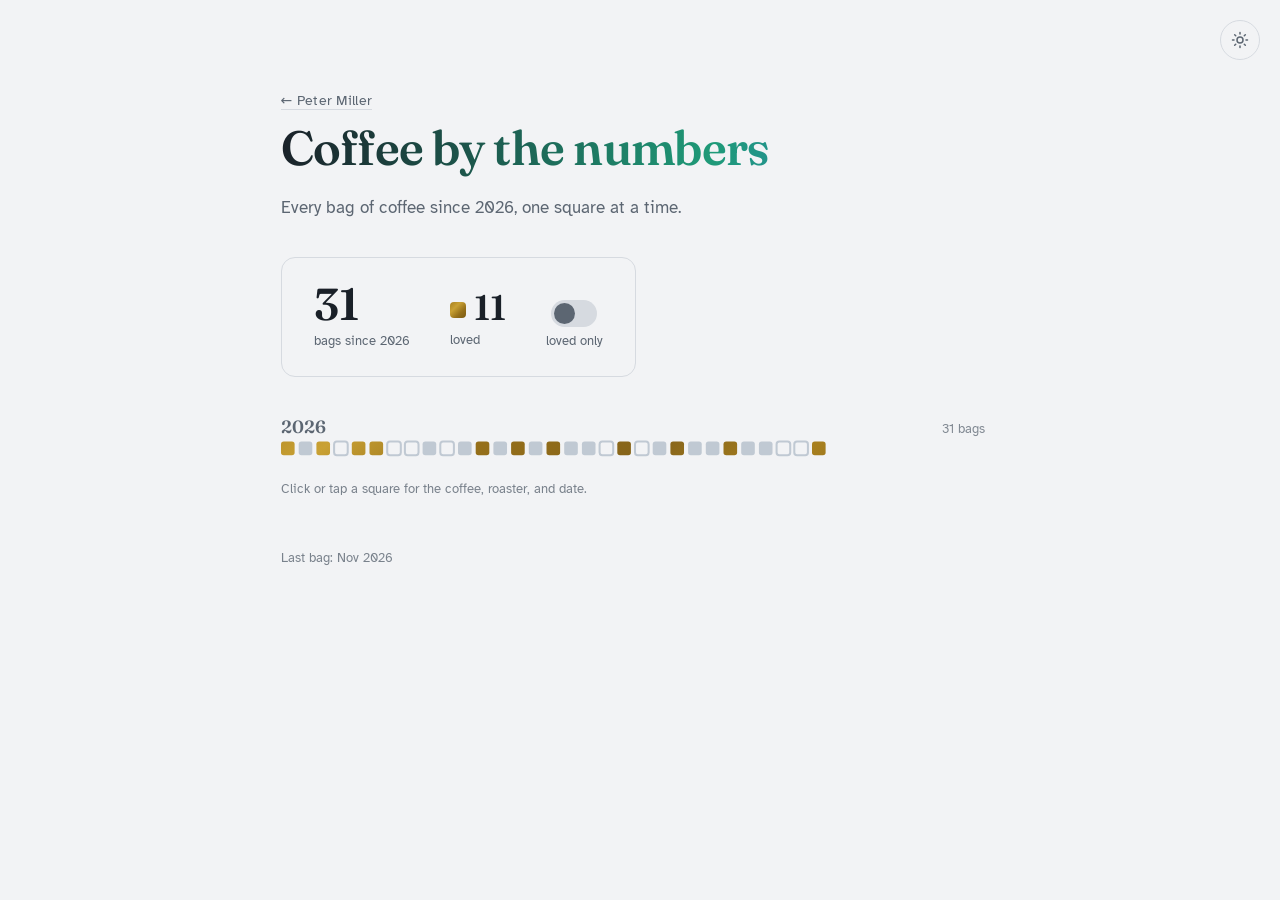
==== commit 4ed30ba7: "Keep one Kalico Red Bourbon bag (Sep 2026, ok) Co-Authored-By: Claude Opus 5.5 <noreply@anthropic.co" ====
--- a/coffee/index.html
+++ b/coffee/index.html
@@ -605,7 +605,7 @@
 
       <div class="summary-card">
         <div class="summary-primary">
-          <div class="stat"><div class="num">32</div><div class="lbl">bags since 2026</div></div>
+          <div class="stat"><div class="num">31</div><div class="lbl">bags since 2026</div></div>
           <div class="stat"><div class="num"><span class="dot"></span>11</div><div class="lbl">loved</div></div>
 
           <!-- CSS-only view switch, driven by the URL fragment so the loved
@@ -629,8 +629,8 @@
       </div>
 
       <section class="hero" aria-label="Coffee mosaic">
-        <svg class="mosaic wide" viewBox="0 0 517 36" role="img" preserveAspectRatio="xMinYMin meet" aria-label="One square per bag of coffee, grouped by year from 2026 at the top down to 2026. Loved bags are picked out in metallic gold; bags that missed are hollow outlines. Select any square for the coffee, roaster, and date."><text class="yr" x="0" y="15">2026</text><text class="yn" x="517" y="15" text-anchor="end">32 bags</text><rect class="b loved" x="0" y="21" width="10" height="10" rx="2" data-b="Decaf El Vergel Pink Bourbon — Equator Coffees · 2026 · loved · decaf"/><rect class="b" x="13" y="21" width="10" height="10" rx="2" data-b="Ole — Immigrant Culture · 2026"/><rect class="b loved" x="26" y="21" width="10" height="10" rx="2" data-b="Spring Blend — Ceremony · 2026 · loved"/><rect class="b nope" x="39" y="21" width="10" height="10" rx="2" data-b="Fluffy Pillows — Proud Mary · 2026 · nope · decaf"/><rect class="b loved" x="52" y="21" width="10" height="10" rx="2" data-b="Climate Project — Ceremony · 2026 · loved"/><rect class="b loved" x="65" y="21" width="10" height="10" rx="2" data-b="Geisha Chocosombra — Gravel &amp; Grind · 2026 · loved"/><rect class="b nope" x="78" y="21" width="10" height="10" rx="2" data-b="Decaf Honduran — Dublin Roasters · 2026 · nope · decaf"/><rect class="b nope" x="91" y="21" width="10" height="10" rx="2" data-b="Shaitani — Ghost · 2026 · nope"/><rect class="b" x="104" y="21" width="10" height="10" rx="2" data-b="Thesis — Ceremony · 2026"/><rect class="b nope" x="117" y="21" width="10" height="10" rx="2" data-b="La Jarjacha — Ghost · 2026 · nope"/><rect class="b" x="130" y="21" width="10" height="10" rx="2" data-b="Decaf Monkaaba — Ilse · 2026 · decaf"/><rect class="b loved" x="143" y="21" width="10" height="10" rx="2" data-b="Summer Blend — Ceremony · 2026 · loved"/><rect class="b" x="156" y="21" width="10" height="10" rx="2" data-b="El Nevado Decaf — Hex Coffee · 2026 · decaf"/><rect class="b loved" x="169" y="21" width="10" height="10" rx="2" data-b="Finca El Sendero — Commonplace Coffee · 2026 · loved"/><rect class="b" x="182" y="21" width="10" height="10" rx="2" data-b="Mason Bday Gesha Trio — Luminous · 2026"/><rect class="b loved" x="195" y="21" width="10" height="10" rx="2" data-b="Ethiopia Yirgacheffe Chelbesa — Ceremony · 2026 · loved"/><rect class="b" x="208" y="21" width="10" height="10" rx="2" data-b="Edinson Argote — Reprise Coffee Roasters · 2026"/><rect class="b" x="221" y="21" width="10" height="10" rx="2" data-b="Long Play — Verve Coffee · 2026 · decaf"/><rect class="b nope" x="234" y="21" width="10" height="10" rx="2" data-b="Warm &amp; Fuzzy — Proud Mary · 2026 · nope"/><rect class="b loved" x="247" y="21" width="10" height="10" rx="2" data-b="El Injerto Gesha — Equator Coffees · 2026 · loved"/><rect class="b nope" x="260" y="21" width="10" height="10" rx="2" data-b="Pink Bourbon Colombia — Luminous · 2026 · nope"/><rect class="b" x="273" y="21" width="10" height="10" rx="2" data-b="Halo Beriti — SQ1 Coffee Roasters · 2026"/><rect class="b loved" x="286" y="21" width="10" height="10" rx="2" data-b="Destroyer — Ceremony · 2026 · loved"/><rect class="b" x="299" y="21" width="10" height="10" rx="2" data-b="Kalico Red Bourbon — Equator Coffees · Sep 2026 · decaf"/><rect class="b" x="312" y="21" width="10" height="10" rx="2" data-b="Slow Motion — Counter Culture Coffee · Oct 2026 · decaf"/><rect class="b nope" x="325" y="21" width="10" height="10" rx="2" data-b="Kalico Red Bourbon — Equator Coffees · Oct 2026 · nope · decaf"/><rect class="b loved" x="338" y="21" width="10" height="10" rx="2" data-b="Goro Sorted — Regalia · Oct 2026 · loved"/><rect class="b" x="351" y="21" width="10" height="10" rx="2" data-b="Mystery Halloween Coffee - Light — Counter Culture Coffee · Oct 2026"/><rect class="b" x="364" y="21" width="10" height="10" rx="2" data-b="Mystery Halloween Coffee - Dark — Counter Culture Coffee · Oct 2026"/><rect class="b nope" x="377" y="21" width="10" height="10" rx="2" data-b="Decaf Shakeout — Equator Coffees · Oct 2026 · nope · decaf"/><rect class="b nope" x="390" y="21" width="10" height="10" rx="2" data-b="Organic Decaf Coffee — Rise Up Roasters · Oct 2026 · nope · decaf"/><rect class="b loved" x="403" y="21" width="10" height="10" rx="2" data-b="La Marquesa Anaerobic Washed — Equator Coffees · Nov 2026 · loved"/></svg>
-        <svg class="mosaic narrow" viewBox="0 0 309 49" role="img" preserveAspectRatio="xMinYMin meet" aria-label="One square per bag of coffee, grouped by year from 2026 at the top down to 2026. Loved bags are picked out in metallic gold; bags that missed are hollow outlines. Select any square for the coffee, roaster, and date."><text class="yr" x="0" y="15">2026</text><text class="yn" x="309" y="15" text-anchor="end">32 bags</text><rect class="b loved" x="0" y="21" width="10" height="10" rx="2"/><rect class="b" x="13" y="21" width="10" height="10" rx="2"/><rect class="b loved" x="26" y="21" width="10" height="10" rx="2"/><rect class="b nope" x="39" y="21" width="10" height="10" rx="2"/><rect class="b loved" x="52" y="21" width="10" height="10" rx="2"/><rect class="b loved" x="65" y="21" width="10" height="10" rx="2"/><rect class="b nope" x="78" y="21" width="10" height="10" rx="2"/><rect class="b nope" x="91" y="21" width="10" height="10" rx="2"/><rect class="b" x="104" y="21" width="10" height="10" rx="2"/><rect class="b nope" x="117" y="21" width="10" height="10" rx="2"/><rect class="b" x="130" y="21" width="10" height="10" rx="2"/><rect class="b loved" x="143" y="21" width="10" height="10" rx="2"/><rect class="b" x="156" y="21" width="10" height="10" rx="2"/><rect class="b loved" x="169" y="21" width="10" height="10" rx="2"/><rect class="b" x="182" y="21" width="10" height="10" rx="2"/><rect class="b loved" x="195" y="21" width="10" height="10" rx="2"/><rect class="b" x="208" y="21" width="10" height="10" rx="2"/><rect class="b" x="221" y="21" width="10" height="10" rx="2"/><rect class="b nope" x="234" y="21" width="10" height="10" rx="2"/><rect class="b loved" x="247" y="21" width="10" height="10" rx="2"/><rect class="b nope" x="260" y="21" width="10" height="10" rx="2"/><rect class="b" x="273" y="21" width="10" height="10" rx="2"/><rect class="b loved" x="286" y="21" width="10" height="10" rx="2"/><rect class="b" x="299" y="21" width="10" height="10" rx="2"/><rect class="b" x="0" y="34" width="10" height="10" rx="2"/><rect class="b nope" x="13" y="34" width="10" height="10" rx="2"/><rect class="b loved" x="26" y="34" width="10" height="10" rx="2"/><rect class="b" x="39" y="34" width="10" height="10" rx="2"/><rect class="b" x="52" y="34" width="10" height="10" rx="2"/><rect class="b nope" x="65" y="34" width="10" height="10" rx="2"/><rect class="b nope" x="78" y="34" width="10" height="10" rx="2"/><rect class="b loved" x="91" y="34" width="10" height="10" rx="2"/></svg>
+        <svg class="mosaic wide" viewBox="0 0 517 36" role="img" preserveAspectRatio="xMinYMin meet" aria-label="One square per bag of coffee, grouped by year from 2026 at the top down to 2026. Loved bags are picked out in metallic gold; bags that missed are hollow outlines. Select any square for the coffee, roaster, and date."><text class="yr" x="0" y="15">2026</text><text class="yn" x="517" y="15" text-anchor="end">31 bags</text><rect class="b loved" x="0" y="21" width="10" height="10" rx="2" data-b="Decaf El Vergel Pink Bourbon — Equator Coffees · 2026 · loved · decaf"/><rect class="b" x="13" y="21" width="10" height="10" rx="2" data-b="Ole — Immigrant Culture · 2026"/><rect class="b loved" x="26" y="21" width="10" height="10" rx="2" data-b="Spring Blend — Ceremony · 2026 · loved"/><rect class="b nope" x="39" y="21" width="10" height="10" rx="2" data-b="Fluffy Pillows — Proud Mary · 2026 · nope · decaf"/><rect class="b loved" x="52" y="21" width="10" height="10" rx="2" data-b="Climate Project — Ceremony · 2026 · loved"/><rect class="b loved" x="65" y="21" width="10" height="10" rx="2" data-b="Geisha Chocosombra — Gravel &amp; Grind · 2026 · loved"/><rect class="b nope" x="78" y="21" width="10" height="10" rx="2" data-b="Decaf Honduran — Dublin Roasters · 2026 · nope · decaf"/><rect class="b nope" x="91" y="21" width="10" height="10" rx="2" data-b="Shaitani — Ghost · 2026 · nope"/><rect class="b" x="104" y="21" width="10" height="10" rx="2" data-b="Thesis — Ceremony · 2026"/><rect class="b nope" x="117" y="21" width="10" height="10" rx="2" data-b="La Jarjacha — Ghost · 2026 · nope"/><rect class="b" x="130" y="21" width="10" height="10" rx="2" data-b="Decaf Monkaaba — Ilse · 2026 · decaf"/><rect class="b loved" x="143" y="21" width="10" height="10" rx="2" data-b="Summer Blend — Ceremony · 2026 · loved"/><rect class="b" x="156" y="21" width="10" height="10" rx="2" data-b="El Nevado Decaf — Hex Coffee · 2026 · decaf"/><rect class="b loved" x="169" y="21" width="10" height="10" rx="2" data-b="Finca El Sendero — Commonplace Coffee · 2026 · loved"/><rect class="b" x="182" y="21" width="10" height="10" rx="2" data-b="Mason Bday Gesha Trio — Luminous · 2026"/><rect class="b loved" x="195" y="21" width="10" height="10" rx="2" data-b="Ethiopia Yirgacheffe Chelbesa — Ceremony · 2026 · loved"/><rect class="b" x="208" y="21" width="10" height="10" rx="2" data-b="Edinson Argote — Reprise Coffee Roasters · 2026"/><rect class="b" x="221" y="21" width="10" height="10" rx="2" data-b="Long Play — Verve Coffee · 2026 · decaf"/><rect class="b nope" x="234" y="21" width="10" height="10" rx="2" data-b="Warm &amp; Fuzzy — Proud Mary · 2026 · nope"/><rect class="b loved" x="247" y="21" width="10" height="10" rx="2" data-b="El Injerto Gesha — Equator Coffees · 2026 · loved"/><rect class="b nope" x="260" y="21" width="10" height="10" rx="2" data-b="Pink Bourbon Colombia — Luminous · 2026 · nope"/><rect class="b" x="273" y="21" width="10" height="10" rx="2" data-b="Halo Beriti — SQ1 Coffee Roasters · 2026"/><rect class="b loved" x="286" y="21" width="10" height="10" rx="2" data-b="Destroyer — Ceremony · 2026 · loved"/><rect class="b" x="299" y="21" width="10" height="10" rx="2" data-b="Kalico Red Bourbon — Equator Coffees · Sep 2026 · decaf"/><rect class="b" x="312" y="21" width="10" height="10" rx="2" data-b="Slow Motion — Counter Culture Coffee · Oct 2026 · decaf"/><rect class="b loved" x="325" y="21" width="10" height="10" rx="2" data-b="Goro Sorted — Regalia · Oct 2026 · loved"/><rect class="b" x="338" y="21" width="10" height="10" rx="2" data-b="Mystery Halloween Coffee - Light — Counter Culture Coffee · Oct 2026"/><rect class="b" x="351" y="21" width="10" height="10" rx="2" data-b="Mystery Halloween Coffee - Dark — Counter Culture Coffee · Oct 2026"/><rect class="b nope" x="364" y="21" width="10" height="10" rx="2" data-b="Decaf Shakeout — Equator Coffees · Oct 2026 · nope · decaf"/><rect class="b nope" x="377" y="21" width="10" height="10" rx="2" data-b="Organic Decaf Coffee — Rise Up Roasters · Oct 2026 · nope · decaf"/><rect class="b loved" x="390" y="21" width="10" height="10" rx="2" data-b="La Marquesa Anaerobic Washed — Equator Coffees · Nov 2026 · loved"/></svg>
+        <svg class="mosaic narrow" viewBox="0 0 309 49" role="img" preserveAspectRatio="xMinYMin meet" aria-label="One square per bag of coffee, grouped by year from 2026 at the top down to 2026. Loved bags are picked out in metallic gold; bags that missed are hollow outlines. Select any square for the coffee, roaster, and date."><text class="yr" x="0" y="15">2026</text><text class="yn" x="309" y="15" text-anchor="end">31 bags</text><rect class="b loved" x="0" y="21" width="10" height="10" rx="2"/><rect class="b" x="13" y="21" width="10" height="10" rx="2"/><rect class="b loved" x="26" y="21" width="10" height="10" rx="2"/><rect class="b nope" x="39" y="21" width="10" height="10" rx="2"/><rect class="b loved" x="52" y="21" width="10" height="10" rx="2"/><rect class="b loved" x="65" y="21" width="10" height="10" rx="2"/><rect class="b nope" x="78" y="21" width="10" height="10" rx="2"/><rect class="b nope" x="91" y="21" width="10" height="10" rx="2"/><rect class="b" x="104" y="21" width="10" height="10" rx="2"/><rect class="b nope" x="117" y="21" width="10" height="10" rx="2"/><rect class="b" x="130" y="21" width="10" height="10" rx="2"/><rect class="b loved" x="143" y="21" width="10" height="10" rx="2"/><rect class="b" x="156" y="21" width="10" height="10" rx="2"/><rect class="b loved" x="169" y="21" width="10" height="10" rx="2"/><rect class="b" x="182" y="21" width="10" height="10" rx="2"/><rect class="b loved" x="195" y="21" width="10" height="10" rx="2"/><rect class="b" x="208" y="21" width="10" height="10" rx="2"/><rect class="b" x="221" y="21" width="10" height="10" rx="2"/><rect class="b nope" x="234" y="21" width="10" height="10" rx="2"/><rect class="b loved" x="247" y="21" width="10" height="10" rx="2"/><rect class="b nope" x="260" y="21" width="10" height="10" rx="2"/><rect class="b" x="273" y="21" width="10" height="10" rx="2"/><rect class="b loved" x="286" y="21" width="10" height="10" rx="2"/><rect class="b" x="299" y="21" width="10" height="10" rx="2"/><rect class="b" x="0" y="34" width="10" height="10" rx="2"/><rect class="b loved" x="13" y="34" width="10" height="10" rx="2"/><rect class="b" x="26" y="34" width="10" height="10" rx="2"/><rect class="b" x="39" y="34" width="10" height="10" rx="2"/><rect class="b nope" x="52" y="34" width="10" height="10" rx="2"/><rect class="b nope" x="65" y="34" width="10" height="10" rx="2"/><rect class="b loved" x="78" y="34" width="10" height="10" rx="2"/></svg>
         <p class="hint">Click or tap a square for the coffee, roaster, and date.</p>
       </section>
 
@@ -641,7 +641,7 @@
       </p>
 
       <section class="list-view" id="loved" aria-label="Loved bags by year">
-        <div class="ygroup"><h2>2026<span class="yn">11 of 32 bags</span></h2><ul><li><span class="bullet" aria-hidden="true"></span><span class="txt"><span class="t">Decaf El Vergel Pink Bourbon</span><span class="a">Equator Coffees · decaf</span></span><span class="m"></span></li><li><span class="bullet" aria-hidden="true"></span><span class="txt"><span class="t">Spring Blend</span><span class="a">Ceremony</span></span><span class="m"></span></li><li><span class="bullet" aria-hidden="true"></span><span class="txt"><span class="t">Climate Project</span><span class="a">Ceremony</span></span><span class="m"></span></li><li><span class="bullet" aria-hidden="true"></span><span class="txt"><span class="t">Geisha Chocosombra</span><span class="a">Gravel &amp; Grind</span></span><span class="m"></span></li><li><span class="bullet" aria-hidden="true"></span><span class="txt"><span class="t">Summer Blend</span><span class="a">Ceremony</span></span><span class="m"></span></li><li><span class="bullet" aria-hidden="true"></span><span class="txt"><span class="t">Finca El Sendero</span><span class="a">Commonplace Coffee</span></span><span class="m"></span></li><li><span class="bullet" aria-hidden="true"></span><span class="txt"><span class="t">Ethiopia Yirgacheffe Chelbesa</span><span class="a">Ceremony</span></span><span class="m"></span></li><li><span class="bullet" aria-hidden="true"></span><span class="txt"><span class="t">El Injerto Gesha</span><span class="a">Equator Coffees</span></span><span class="m"></span></li><li><span class="bullet" aria-hidden="true"></span><span class="txt"><span class="t">Destroyer</span><span class="a">Ceremony</span></span><span class="m"></span></li><li><span class="bullet" aria-hidden="true"></span><span class="txt"><span class="t">Goro Sorted</span><span class="a">Regalia</span></span><span class="m">Oct</span></li><li><span class="bullet" aria-hidden="true"></span><span class="txt"><span class="t">La Marquesa Anaerobic Washed</span><span class="a">Equator Coffees</span></span><span class="m">Nov</span></li></ul></div>
+        <div class="ygroup"><h2>2026<span class="yn">11 of 31 bags</span></h2><ul><li><span class="bullet" aria-hidden="true"></span><span class="txt"><span class="t">Decaf El Vergel Pink Bourbon</span><span class="a">Equator Coffees · decaf</span></span><span class="m"></span></li><li><span class="bullet" aria-hidden="true"></span><span class="txt"><span class="t">Spring Blend</span><span class="a">Ceremony</span></span><span class="m"></span></li><li><span class="bullet" aria-hidden="true"></span><span class="txt"><span class="t">Climate Project</span><span class="a">Ceremony</span></span><span class="m"></span></li><li><span class="bullet" aria-hidden="true"></span><span class="txt"><span class="t">Geisha Chocosombra</span><span class="a">Gravel &amp; Grind</span></span><span class="m"></span></li><li><span class="bullet" aria-hidden="true"></span><span class="txt"><span class="t">Summer Blend</span><span class="a">Ceremony</span></span><span class="m"></span></li><li><span class="bullet" aria-hidden="true"></span><span class="txt"><span class="t">Finca El Sendero</span><span class="a">Commonplace Coffee</span></span><span class="m"></span></li><li><span class="bullet" aria-hidden="true"></span><span class="txt"><span class="t">Ethiopia Yirgacheffe Chelbesa</span><span class="a">Ceremony</span></span><span class="m"></span></li><li><span class="bullet" aria-hidden="true"></span><span class="txt"><span class="t">El Injerto Gesha</span><span class="a">Equator Coffees</span></span><span class="m"></span></li><li><span class="bullet" aria-hidden="true"></span><span class="txt"><span class="t">Destroyer</span><span class="a">Ceremony</span></span><span class="m"></span></li><li><span class="bullet" aria-hidden="true"></span><span class="txt"><span class="t">Goro Sorted</span><span class="a">Regalia</span></span><span class="m">Oct</span></li><li><span class="bullet" aria-hidden="true"></span><span class="txt"><span class="t">La Marquesa Anaerobic Washed</span><span class="a">Equator Coffees</span></span><span class="m">Nov</span></li></ul></div>
       </section>
 
       <footer>Last bag: Nov 2026</footer>
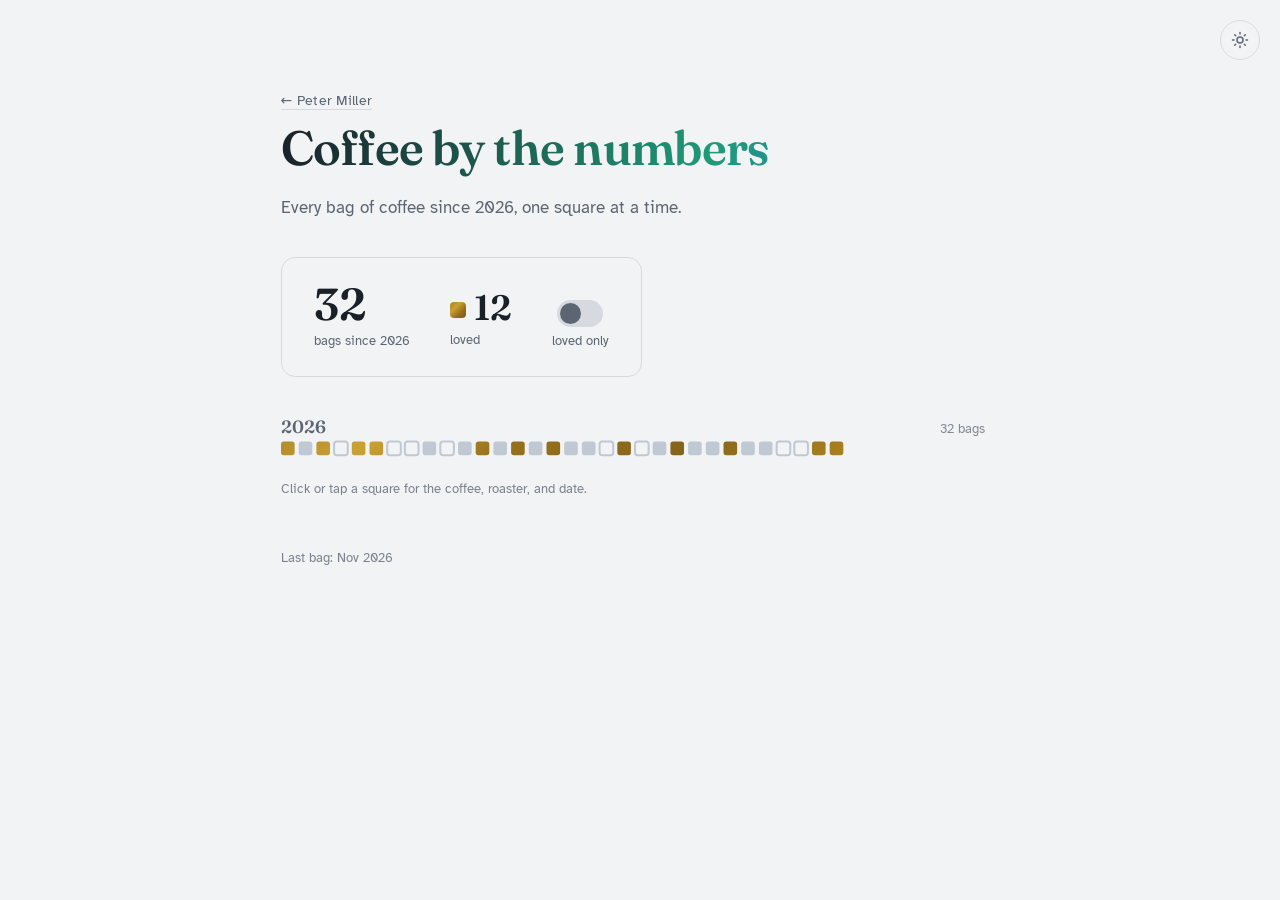
==== commit edbe1a0b: "Add coffee: Regalia Goro Site (Nov 2026) Co-Authored-By: Claude Opus 5.5 <noreply@anthropic.com> Cla" ====
--- a/coffee/index.html
+++ b/coffee/index.html
@@ -605,8 +605,8 @@
 
       <div class="summary-card">
         <div class="summary-primary">
-          <div class="stat"><div class="num">31</div><div class="lbl">bags since 2026</div></div>
-          <div class="stat"><div class="num"><span class="dot"></span>11</div><div class="lbl">loved</div></div>
+          <div class="stat"><div class="num">32</div><div class="lbl">bags since 2026</div></div>
+          <div class="stat"><div class="num"><span class="dot"></span>12</div><div class="lbl">loved</div></div>
 
           <!-- CSS-only view switch, driven by the URL fragment so the loved
                view is linkable as /coffee/#loved. The track and knob are
@@ -629,8 +629,8 @@
       </div>
 
       <section class="hero" aria-label="Coffee mosaic">
-        <svg class="mosaic wide" viewBox="0 0 517 36" role="img" preserveAspectRatio="xMinYMin meet" aria-label="One square per bag of coffee, grouped by year from 2026 at the top down to 2026. Loved bags are picked out in metallic gold; bags that missed are hollow outlines. Select any square for the coffee, roaster, and date."><text class="yr" x="0" y="15">2026</text><text class="yn" x="517" y="15" text-anchor="end">31 bags</text><rect class="b loved" x="0" y="21" width="10" height="10" rx="2" data-b="Decaf El Vergel Pink Bourbon — Equator Coffees · 2026 · loved · decaf"/><rect class="b" x="13" y="21" width="10" height="10" rx="2" data-b="Ole — Immigrant Culture · 2026"/><rect class="b loved" x="26" y="21" width="10" height="10" rx="2" data-b="Spring Blend — Ceremony · 2026 · loved"/><rect class="b nope" x="39" y="21" width="10" height="10" rx="2" data-b="Fluffy Pillows — Proud Mary · 2026 · nope · decaf"/><rect class="b loved" x="52" y="21" width="10" height="10" rx="2" data-b="Climate Project — Ceremony · 2026 · loved"/><rect class="b loved" x="65" y="21" width="10" height="10" rx="2" data-b="Geisha Chocosombra — Gravel &amp; Grind · 2026 · loved"/><rect class="b nope" x="78" y="21" width="10" height="10" rx="2" data-b="Decaf Honduran — Dublin Roasters · 2026 · nope · decaf"/><rect class="b nope" x="91" y="21" width="10" height="10" rx="2" data-b="Shaitani — Ghost · 2026 · nope"/><rect class="b" x="104" y="21" width="10" height="10" rx="2" data-b="Thesis — Ceremony · 2026"/><rect class="b nope" x="117" y="21" width="10" height="10" rx="2" data-b="La Jarjacha — Ghost · 2026 · nope"/><rect class="b" x="130" y="21" width="10" height="10" rx="2" data-b="Decaf Monkaaba — Ilse · 2026 · decaf"/><rect class="b loved" x="143" y="21" width="10" height="10" rx="2" data-b="Summer Blend — Ceremony · 2026 · loved"/><rect class="b" x="156" y="21" width="10" height="10" rx="2" data-b="El Nevado Decaf — Hex Coffee · 2026 · decaf"/><rect class="b loved" x="169" y="21" width="10" height="10" rx="2" data-b="Finca El Sendero — Commonplace Coffee · 2026 · loved"/><rect class="b" x="182" y="21" width="10" height="10" rx="2" data-b="Mason Bday Gesha Trio — Luminous · 2026"/><rect class="b loved" x="195" y="21" width="10" height="10" rx="2" data-b="Ethiopia Yirgacheffe Chelbesa — Ceremony · 2026 · loved"/><rect class="b" x="208" y="21" width="10" height="10" rx="2" data-b="Edinson Argote — Reprise Coffee Roasters · 2026"/><rect class="b" x="221" y="21" width="10" height="10" rx="2" data-b="Long Play — Verve Coffee · 2026 · decaf"/><rect class="b nope" x="234" y="21" width="10" height="10" rx="2" data-b="Warm &amp; Fuzzy — Proud Mary · 2026 · nope"/><rect class="b loved" x="247" y="21" width="10" height="10" rx="2" data-b="El Injerto Gesha — Equator Coffees · 2026 · loved"/><rect class="b nope" x="260" y="21" width="10" height="10" rx="2" data-b="Pink Bourbon Colombia — Luminous · 2026 · nope"/><rect class="b" x="273" y="21" width="10" height="10" rx="2" data-b="Halo Beriti — SQ1 Coffee Roasters · 2026"/><rect class="b loved" x="286" y="21" width="10" height="10" rx="2" data-b="Destroyer — Ceremony · 2026 · loved"/><rect class="b" x="299" y="21" width="10" height="10" rx="2" data-b="Kalico Red Bourbon — Equator Coffees · Sep 2026 · decaf"/><rect class="b" x="312" y="21" width="10" height="10" rx="2" data-b="Slow Motion — Counter Culture Coffee · Oct 2026 · decaf"/><rect class="b loved" x="325" y="21" width="10" height="10" rx="2" data-b="Goro Sorted — Regalia · Oct 2026 · loved"/><rect class="b" x="338" y="21" width="10" height="10" rx="2" data-b="Mystery Halloween Coffee - Light — Counter Culture Coffee · Oct 2026"/><rect class="b" x="351" y="21" width="10" height="10" rx="2" data-b="Mystery Halloween Coffee - Dark — Counter Culture Coffee · Oct 2026"/><rect class="b nope" x="364" y="21" width="10" height="10" rx="2" data-b="Decaf Shakeout — Equator Coffees · Oct 2026 · nope · decaf"/><rect class="b nope" x="377" y="21" width="10" height="10" rx="2" data-b="Organic Decaf Coffee — Rise Up Roasters · Oct 2026 · nope · decaf"/><rect class="b loved" x="390" y="21" width="10" height="10" rx="2" data-b="La Marquesa Anaerobic Washed — Equator Coffees · Nov 2026 · loved"/></svg>
-        <svg class="mosaic narrow" viewBox="0 0 309 49" role="img" preserveAspectRatio="xMinYMin meet" aria-label="One square per bag of coffee, grouped by year from 2026 at the top down to 2026. Loved bags are picked out in metallic gold; bags that missed are hollow outlines. Select any square for the coffee, roaster, and date."><text class="yr" x="0" y="15">2026</text><text class="yn" x="309" y="15" text-anchor="end">31 bags</text><rect class="b loved" x="0" y="21" width="10" height="10" rx="2"/><rect class="b" x="13" y="21" width="10" height="10" rx="2"/><rect class="b loved" x="26" y="21" width="10" height="10" rx="2"/><rect class="b nope" x="39" y="21" width="10" height="10" rx="2"/><rect class="b loved" x="52" y="21" width="10" height="10" rx="2"/><rect class="b loved" x="65" y="21" width="10" height="10" rx="2"/><rect class="b nope" x="78" y="21" width="10" height="10" rx="2"/><rect class="b nope" x="91" y="21" width="10" height="10" rx="2"/><rect class="b" x="104" y="21" width="10" height="10" rx="2"/><rect class="b nope" x="117" y="21" width="10" height="10" rx="2"/><rect class="b" x="130" y="21" width="10" height="10" rx="2"/><rect class="b loved" x="143" y="21" width="10" height="10" rx="2"/><rect class="b" x="156" y="21" width="10" height="10" rx="2"/><rect class="b loved" x="169" y="21" width="10" height="10" rx="2"/><rect class="b" x="182" y="21" width="10" height="10" rx="2"/><rect class="b loved" x="195" y="21" width="10" height="10" rx="2"/><rect class="b" x="208" y="21" width="10" height="10" rx="2"/><rect class="b" x="221" y="21" width="10" height="10" rx="2"/><rect class="b nope" x="234" y="21" width="10" height="10" rx="2"/><rect class="b loved" x="247" y="21" width="10" height="10" rx="2"/><rect class="b nope" x="260" y="21" width="10" height="10" rx="2"/><rect class="b" x="273" y="21" width="10" height="10" rx="2"/><rect class="b loved" x="286" y="21" width="10" height="10" rx="2"/><rect class="b" x="299" y="21" width="10" height="10" rx="2"/><rect class="b" x="0" y="34" width="10" height="10" rx="2"/><rect class="b loved" x="13" y="34" width="10" height="10" rx="2"/><rect class="b" x="26" y="34" width="10" height="10" rx="2"/><rect class="b" x="39" y="34" width="10" height="10" rx="2"/><rect class="b nope" x="52" y="34" width="10" height="10" rx="2"/><rect class="b nope" x="65" y="34" width="10" height="10" rx="2"/><rect class="b loved" x="78" y="34" width="10" height="10" rx="2"/></svg>
+        <svg class="mosaic wide" viewBox="0 0 517 36" role="img" preserveAspectRatio="xMinYMin meet" aria-label="One square per bag of coffee, grouped by year from 2026 at the top down to 2026. Loved bags are picked out in metallic gold; bags that missed are hollow outlines. Select any square for the coffee, roaster, and date."><text class="yr" x="0" y="15">2026</text><text class="yn" x="517" y="15" text-anchor="end">32 bags</text><rect class="b loved" x="0" y="21" width="10" height="10" rx="2" data-b="Decaf El Vergel Pink Bourbon — Equator Coffees · 2026 · loved · decaf"/><rect class="b" x="13" y="21" width="10" height="10" rx="2" data-b="Ole — Immigrant Culture · 2026"/><rect class="b loved" x="26" y="21" width="10" height="10" rx="2" data-b="Spring Blend — Ceremony · 2026 · loved"/><rect class="b nope" x="39" y="21" width="10" height="10" rx="2" data-b="Fluffy Pillows — Proud Mary · 2026 · nope · decaf"/><rect class="b loved" x="52" y="21" width="10" height="10" rx="2" data-b="Climate Project — Ceremony · 2026 · loved"/><rect class="b loved" x="65" y="21" width="10" height="10" rx="2" data-b="Geisha Chocosombra — Gravel &amp; Grind · 2026 · loved"/><rect class="b nope" x="78" y="21" width="10" height="10" rx="2" data-b="Decaf Honduran — Dublin Roasters · 2026 · nope · decaf"/><rect class="b nope" x="91" y="21" width="10" height="10" rx="2" data-b="Shaitani — Ghost · 2026 · nope"/><rect class="b" x="104" y="21" width="10" height="10" rx="2" data-b="Thesis — Ceremony · 2026"/><rect class="b nope" x="117" y="21" width="10" height="10" rx="2" data-b="La Jarjacha — Ghost · 2026 · nope"/><rect class="b" x="130" y="21" width="10" height="10" rx="2" data-b="Decaf Monkaaba — Ilse · 2026 · decaf"/><rect class="b loved" x="143" y="21" width="10" height="10" rx="2" data-b="Summer Blend — Ceremony · 2026 · loved"/><rect class="b" x="156" y="21" width="10" height="10" rx="2" data-b="El Nevado Decaf — Hex Coffee · 2026 · decaf"/><rect class="b loved" x="169" y="21" width="10" height="10" rx="2" data-b="Finca El Sendero — Commonplace Coffee · 2026 · loved"/><rect class="b" x="182" y="21" width="10" height="10" rx="2" data-b="Mason Bday Gesha Trio — Luminous · 2026"/><rect class="b loved" x="195" y="21" width="10" height="10" rx="2" data-b="Ethiopia Yirgacheffe Chelbesa — Ceremony · 2026 · loved"/><rect class="b" x="208" y="21" width="10" height="10" rx="2" data-b="Edinson Argote — Reprise Coffee Roasters · 2026"/><rect class="b" x="221" y="21" width="10" height="10" rx="2" data-b="Long Play — Verve Coffee · 2026 · decaf"/><rect class="b nope" x="234" y="21" width="10" height="10" rx="2" data-b="Warm &amp; Fuzzy — Proud Mary · 2026 · nope"/><rect class="b loved" x="247" y="21" width="10" height="10" rx="2" data-b="El Injerto Gesha — Equator Coffees · 2026 · loved"/><rect class="b nope" x="260" y="21" width="10" height="10" rx="2" data-b="Pink Bourbon Colombia — Luminous · 2026 · nope"/><rect class="b" x="273" y="21" width="10" height="10" rx="2" data-b="Halo Beriti — SQ1 Coffee Roasters · 2026"/><rect class="b loved" x="286" y="21" width="10" height="10" rx="2" data-b="Destroyer — Ceremony · 2026 · loved"/><rect class="b" x="299" y="21" width="10" height="10" rx="2" data-b="Kalico Red Bourbon — Equator Coffees · Sep 2026 · decaf"/><rect class="b" x="312" y="21" width="10" height="10" rx="2" data-b="Slow Motion — Counter Culture Coffee · Oct 2026 · decaf"/><rect class="b loved" x="325" y="21" width="10" height="10" rx="2" data-b="Goro Sorted — Regalia · Oct 2026 · loved"/><rect class="b" x="338" y="21" width="10" height="10" rx="2" data-b="Mystery Halloween Coffee - Light — Counter Culture Coffee · Oct 2026"/><rect class="b" x="351" y="21" width="10" height="10" rx="2" data-b="Mystery Halloween Coffee - Dark — Counter Culture Coffee · Oct 2026"/><rect class="b nope" x="364" y="21" width="10" height="10" rx="2" data-b="Decaf Shakeout — Equator Coffees · Oct 2026 · nope · decaf"/><rect class="b nope" x="377" y="21" width="10" height="10" rx="2" data-b="Organic Decaf Coffee — Rise Up Roasters · Oct 2026 · nope · decaf"/><rect class="b loved" x="390" y="21" width="10" height="10" rx="2" data-b="La Marquesa Anaerobic Washed — Equator Coffees · Nov 2026 · loved"/><rect class="b loved" x="403" y="21" width="10" height="10" rx="2" data-b="Goro Site — Regalia · Nov 2026 · loved"/></svg>
+        <svg class="mosaic narrow" viewBox="0 0 309 49" role="img" preserveAspectRatio="xMinYMin meet" aria-label="One square per bag of coffee, grouped by year from 2026 at the top down to 2026. Loved bags are picked out in metallic gold; bags that missed are hollow outlines. Select any square for the coffee, roaster, and date."><text class="yr" x="0" y="15">2026</text><text class="yn" x="309" y="15" text-anchor="end">32 bags</text><rect class="b loved" x="0" y="21" width="10" height="10" rx="2"/><rect class="b" x="13" y="21" width="10" height="10" rx="2"/><rect class="b loved" x="26" y="21" width="10" height="10" rx="2"/><rect class="b nope" x="39" y="21" width="10" height="10" rx="2"/><rect class="b loved" x="52" y="21" width="10" height="10" rx="2"/><rect class="b loved" x="65" y="21" width="10" height="10" rx="2"/><rect class="b nope" x="78" y="21" width="10" height="10" rx="2"/><rect class="b nope" x="91" y="21" width="10" height="10" rx="2"/><rect class="b" x="104" y="21" width="10" height="10" rx="2"/><rect class="b nope" x="117" y="21" width="10" height="10" rx="2"/><rect class="b" x="130" y="21" width="10" height="10" rx="2"/><rect class="b loved" x="143" y="21" width="10" height="10" rx="2"/><rect class="b" x="156" y="21" width="10" height="10" rx="2"/><rect class="b loved" x="169" y="21" width="10" height="10" rx="2"/><rect class="b" x="182" y="21" width="10" height="10" rx="2"/><rect class="b loved" x="195" y="21" width="10" height="10" rx="2"/><rect class="b" x="208" y="21" width="10" height="10" rx="2"/><rect class="b" x="221" y="21" width="10" height="10" rx="2"/><rect class="b nope" x="234" y="21" width="10" height="10" rx="2"/><rect class="b loved" x="247" y="21" width="10" height="10" rx="2"/><rect class="b nope" x="260" y="21" width="10" height="10" rx="2"/><rect class="b" x="273" y="21" width="10" height="10" rx="2"/><rect class="b loved" x="286" y="21" width="10" height="10" rx="2"/><rect class="b" x="299" y="21" width="10" height="10" rx="2"/><rect class="b" x="0" y="34" width="10" height="10" rx="2"/><rect class="b loved" x="13" y="34" width="10" height="10" rx="2"/><rect class="b" x="26" y="34" width="10" height="10" rx="2"/><rect class="b" x="39" y="34" width="10" height="10" rx="2"/><rect class="b nope" x="52" y="34" width="10" height="10" rx="2"/><rect class="b nope" x="65" y="34" width="10" height="10" rx="2"/><rect class="b loved" x="78" y="34" width="10" height="10" rx="2"/><rect class="b loved" x="91" y="34" width="10" height="10" rx="2"/></svg>
         <p class="hint">Click or tap a square for the coffee, roaster, and date.</p>
       </section>
 
@@ -641,7 +641,7 @@
       </p>
 
       <section class="list-view" id="loved" aria-label="Loved bags by year">
-        <div class="ygroup"><h2>2026<span class="yn">11 of 31 bags</span></h2><ul><li><span class="bullet" aria-hidden="true"></span><span class="txt"><span class="t">Decaf El Vergel Pink Bourbon</span><span class="a">Equator Coffees · decaf</span></span><span class="m"></span></li><li><span class="bullet" aria-hidden="true"></span><span class="txt"><span class="t">Spring Blend</span><span class="a">Ceremony</span></span><span class="m"></span></li><li><span class="bullet" aria-hidden="true"></span><span class="txt"><span class="t">Climate Project</span><span class="a">Ceremony</span></span><span class="m"></span></li><li><span class="bullet" aria-hidden="true"></span><span class="txt"><span class="t">Geisha Chocosombra</span><span class="a">Gravel &amp; Grind</span></span><span class="m"></span></li><li><span class="bullet" aria-hidden="true"></span><span class="txt"><span class="t">Summer Blend</span><span class="a">Ceremony</span></span><span class="m"></span></li><li><span class="bullet" aria-hidden="true"></span><span class="txt"><span class="t">Finca El Sendero</span><span class="a">Commonplace Coffee</span></span><span class="m"></span></li><li><span class="bullet" aria-hidden="true"></span><span class="txt"><span class="t">Ethiopia Yirgacheffe Chelbesa</span><span class="a">Ceremony</span></span><span class="m"></span></li><li><span class="bullet" aria-hidden="true"></span><span class="txt"><span class="t">El Injerto Gesha</span><span class="a">Equator Coffees</span></span><span class="m"></span></li><li><span class="bullet" aria-hidden="true"></span><span class="txt"><span class="t">Destroyer</span><span class="a">Ceremony</span></span><span class="m"></span></li><li><span class="bullet" aria-hidden="true"></span><span class="txt"><span class="t">Goro Sorted</span><span class="a">Regalia</span></span><span class="m">Oct</span></li><li><span class="bullet" aria-hidden="true"></span><span class="txt"><span class="t">La Marquesa Anaerobic Washed</span><span class="a">Equator Coffees</span></span><span class="m">Nov</span></li></ul></div>
+        <div class="ygroup"><h2>2026<span class="yn">12 of 32 bags</span></h2><ul><li><span class="bullet" aria-hidden="true"></span><span class="txt"><span class="t">Decaf El Vergel Pink Bourbon</span><span class="a">Equator Coffees · decaf</span></span><span class="m"></span></li><li><span class="bullet" aria-hidden="true"></span><span class="txt"><span class="t">Spring Blend</span><span class="a">Ceremony</span></span><span class="m"></span></li><li><span class="bullet" aria-hidden="true"></span><span class="txt"><span class="t">Climate Project</span><span class="a">Ceremony</span></span><span class="m"></span></li><li><span class="bullet" aria-hidden="true"></span><span class="txt"><span class="t">Geisha Chocosombra</span><span class="a">Gravel &amp; Grind</span></span><span class="m"></span></li><li><span class="bullet" aria-hidden="true"></span><span class="txt"><span class="t">Summer Blend</span><span class="a">Ceremony</span></span><span class="m"></span></li><li><span class="bullet" aria-hidden="true"></span><span class="txt"><span class="t">Finca El Sendero</span><span class="a">Commonplace Coffee</span></span><span class="m"></span></li><li><span class="bullet" aria-hidden="true"></span><span class="txt"><span class="t">Ethiopia Yirgacheffe Chelbesa</span><span class="a">Ceremony</span></span><span class="m"></span></li><li><span class="bullet" aria-hidden="true"></span><span class="txt"><span class="t">El Injerto Gesha</span><span class="a">Equator Coffees</span></span><span class="m"></span></li><li><span class="bullet" aria-hidden="true"></span><span class="txt"><span class="t">Destroyer</span><span class="a">Ceremony</span></span><span class="m"></span></li><li><span class="bullet" aria-hidden="true"></span><span class="txt"><span class="t">Goro Sorted</span><span class="a">Regalia</span></span><span class="m">Oct</span></li><li><span class="bullet" aria-hidden="true"></span><span class="txt"><span class="t">La Marquesa Anaerobic Washed</span><span class="a">Equator Coffees</span></span><span class="m">Nov</span></li><li><span class="bullet" aria-hidden="true"></span><span class="txt"><span class="t">Goro Site</span><span class="a">Regalia</span></span><span class="m">Nov</span></li></ul></div>
       </section>
 
       <footer>Last bag: Nov 2026</footer>
